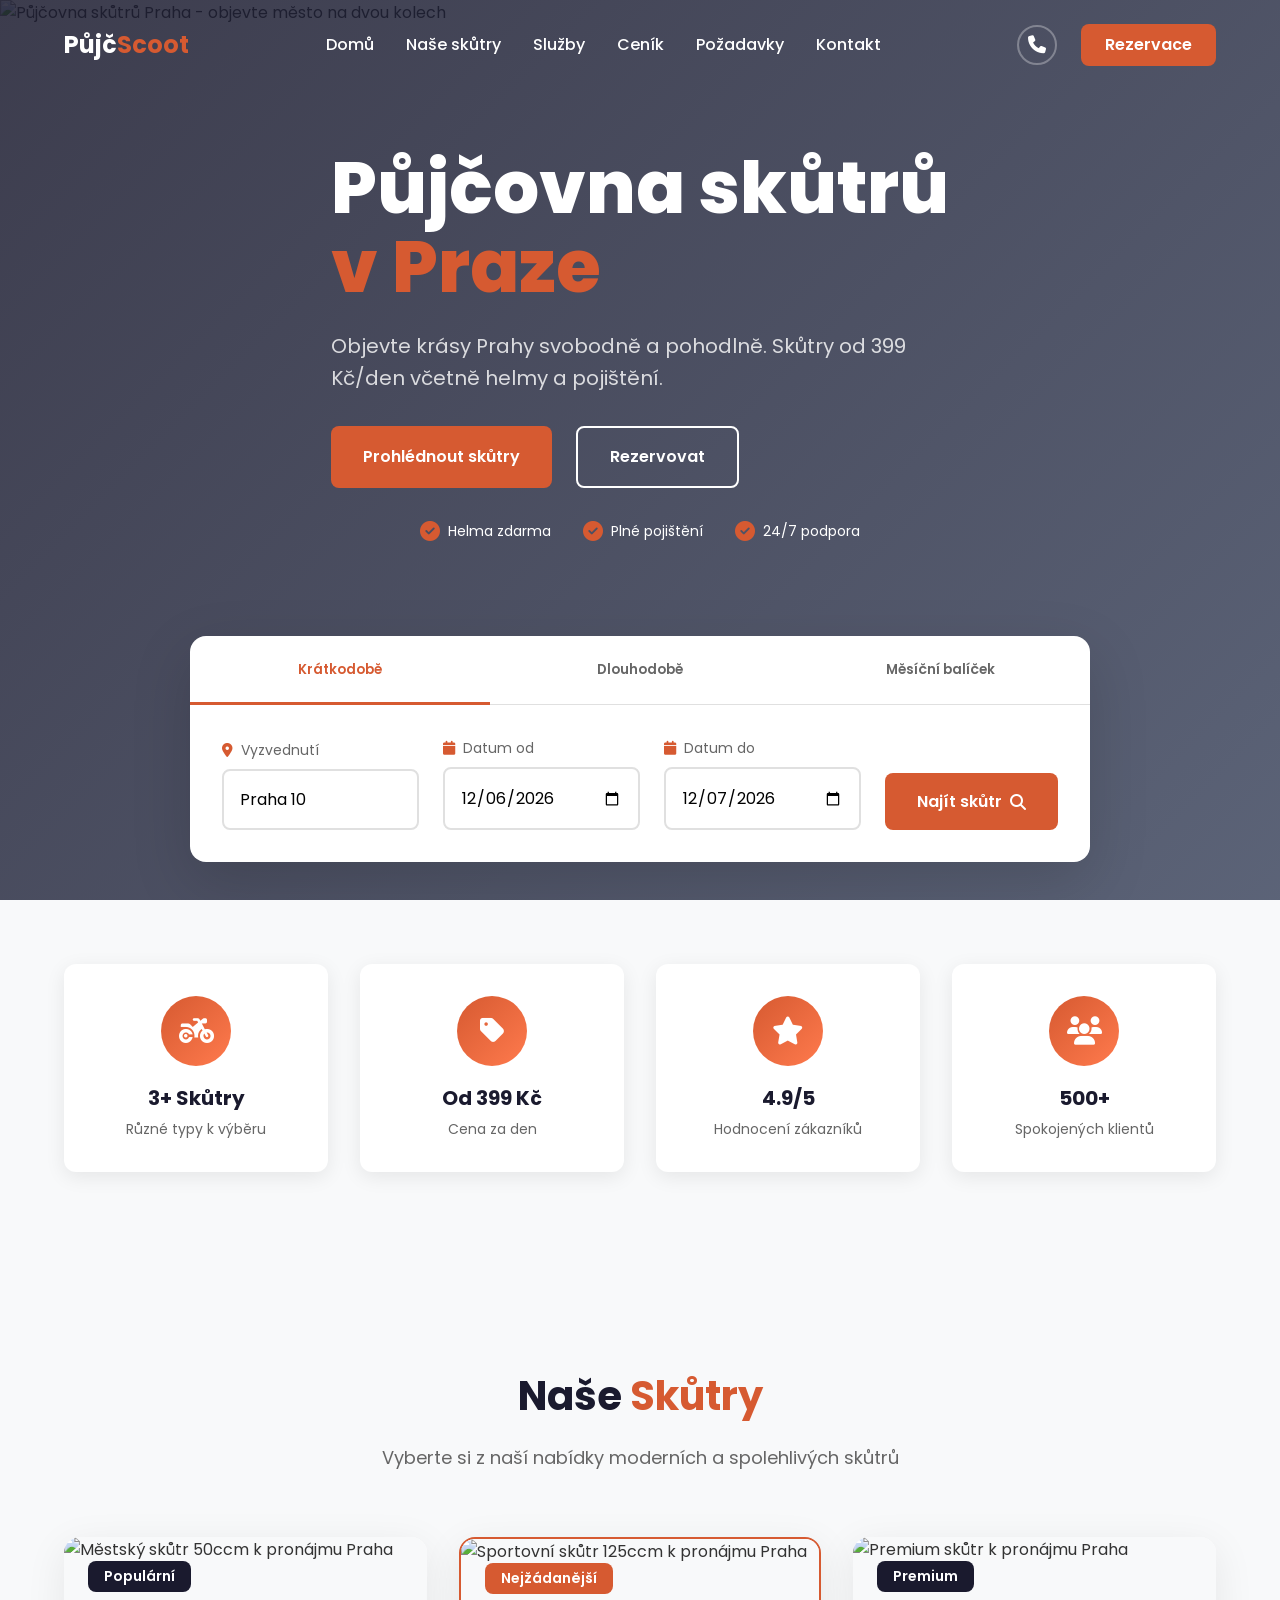
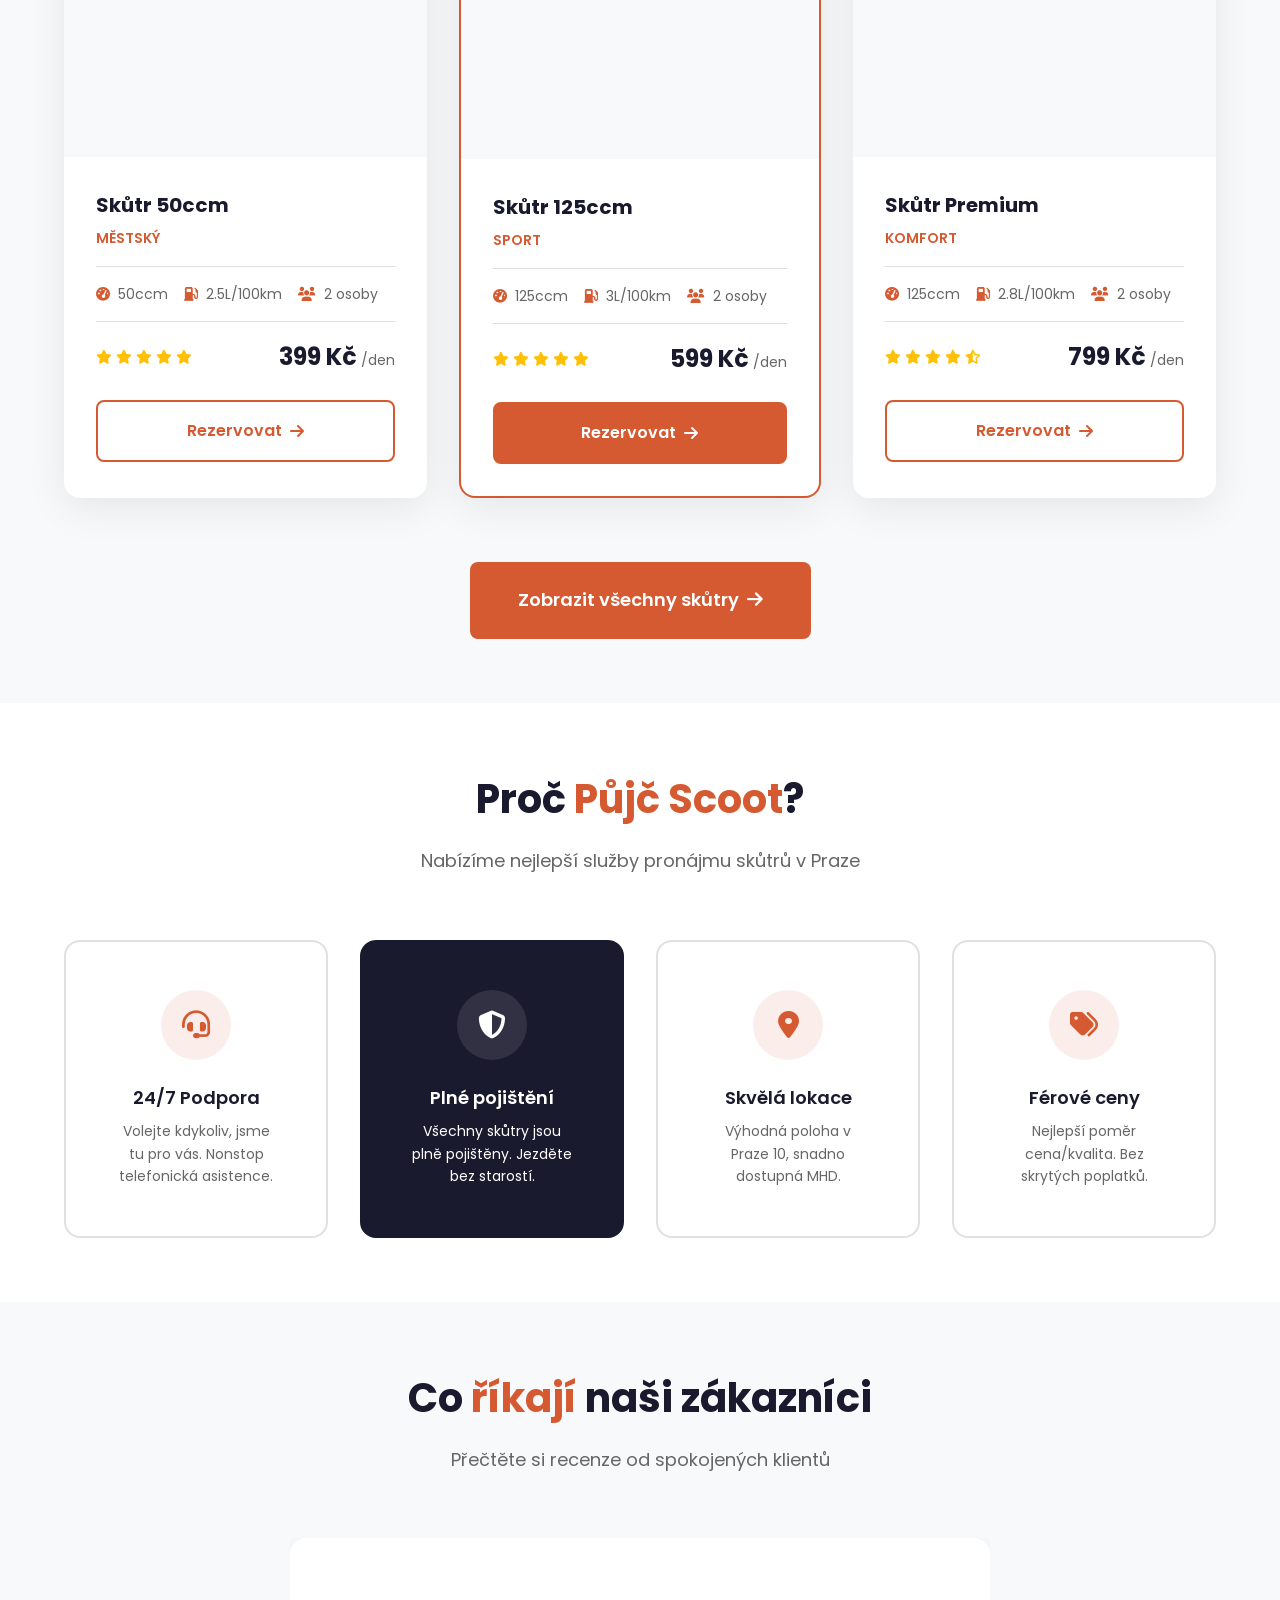
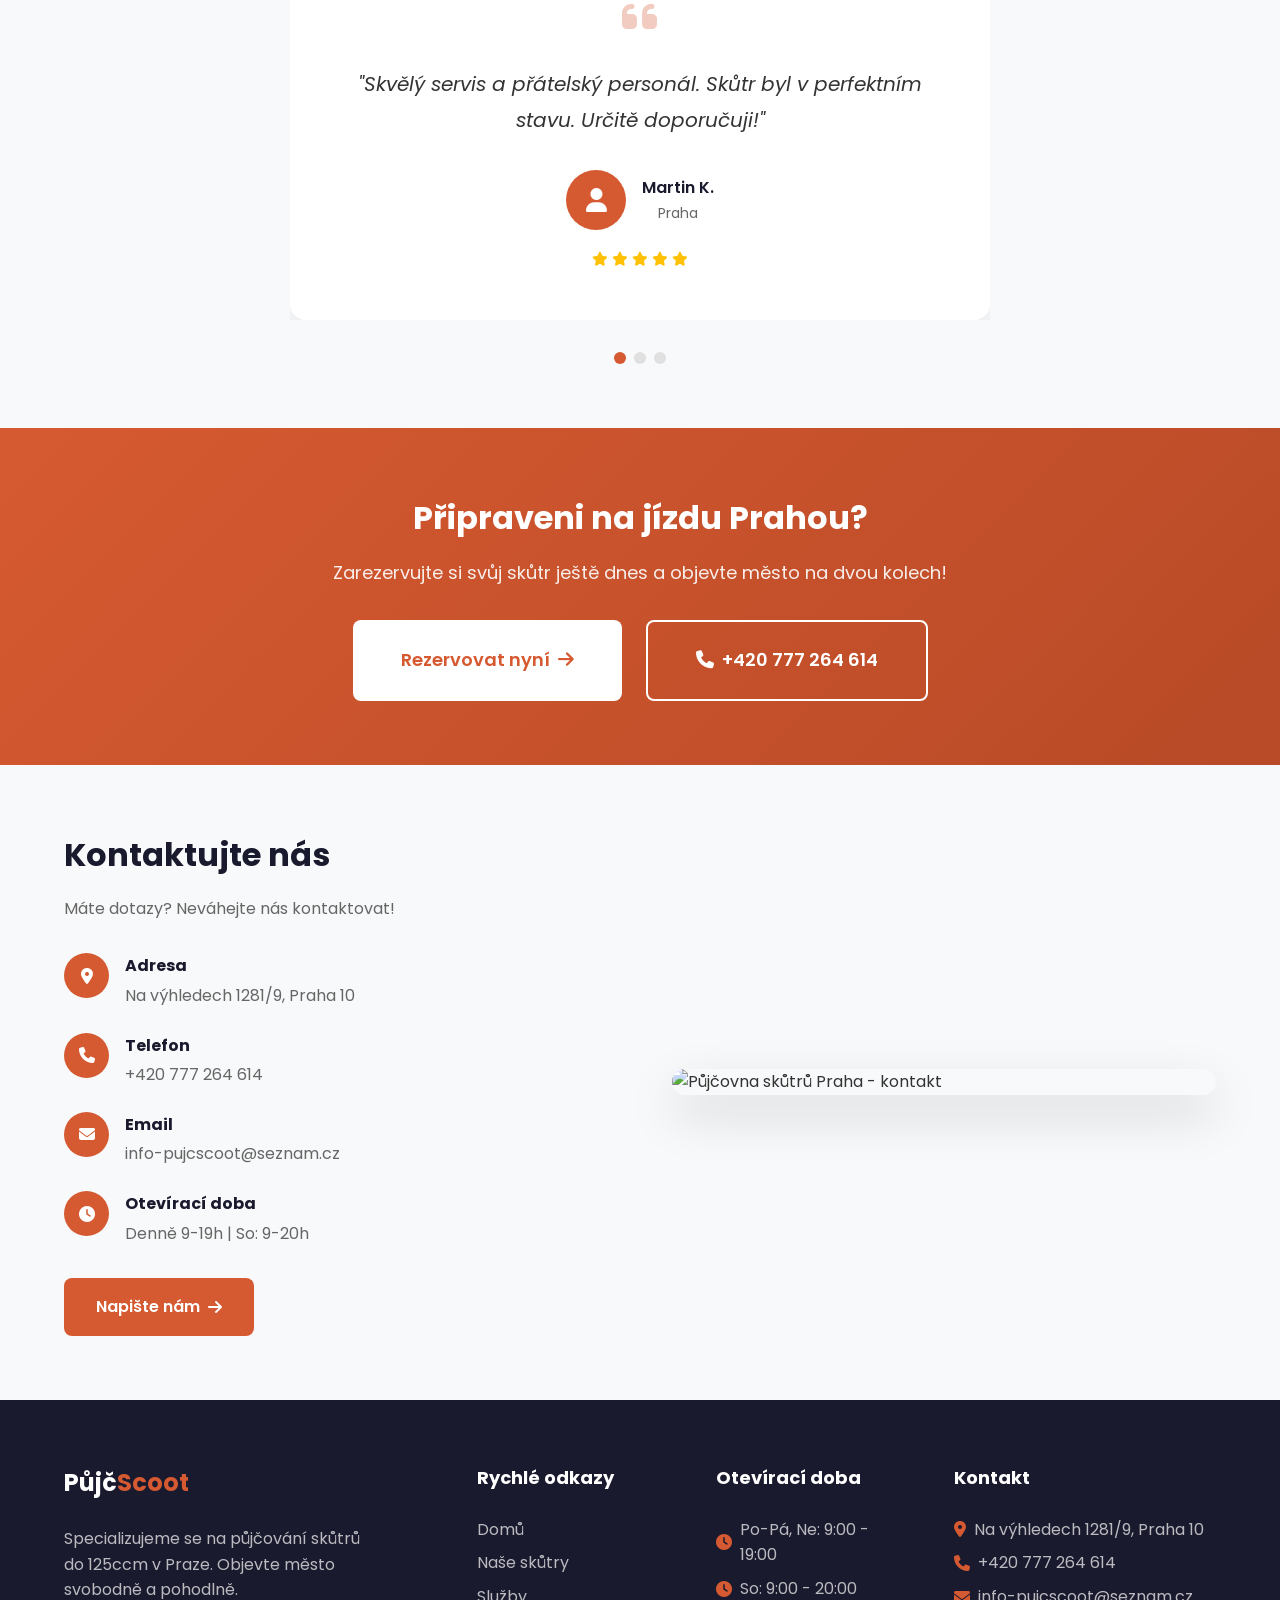
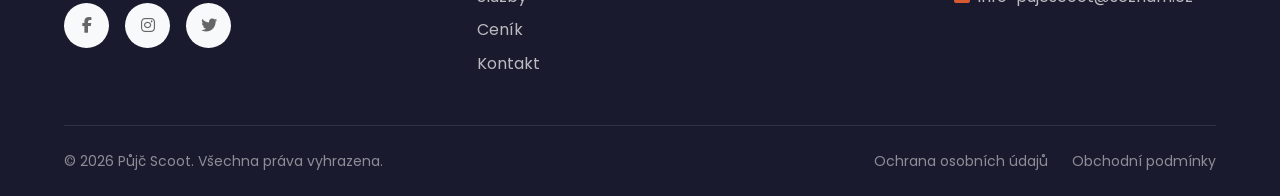
==== index.html @ ec06f7f7 "Initial commit: Půjč Scoot website with SEO optimization" ====
<!DOCTYPE html>
<html lang="cs">
<head>
    <meta charset="UTF-8">
    <meta name="viewport" content="width=device-width, initial-scale=1.0">
    
    <!-- SEO Meta Tags -->
    <title>Půjč Scoot | Půjčovna skůtrů Praha - Pronájem od 399 Kč/den</title>
    <meta name="description" content="Půjčovna skůtrů v Praze ✓ Skůtry 50ccm a 125ccm od 399 Kč/den ✓ Helma a pojištění v ceně ✓ Online rezervace 24/7 ✓ Skvělá lokace Praha 10. Zarezervujte nyní!">
    <meta name="keywords" content="půjčovna skůtrů Praha, pronájem skůtrů, půjčit skůtr Praha, skůtr 50ccm, skůtr 125ccm, rental scooter Prague, půjčení skútru, levné skůtry Praha">
    <meta name="author" content="Půjč Scoot">
    <meta name="robots" content="index, follow, max-image-preview:large, max-snippet:-1, max-video-preview:-1">
    <link rel="canonical" href="https://pujcscoot.cz/">
    
    <!-- Favicon -->
    <link rel="icon" type="image/x-icon" href="/favicon.ico">
    
    <!-- Open Graph / Facebook -->
    <meta property="og:type" content="website">
    <meta property="og:url" content="https://pujcscoot.cz/">
    <meta property="og:title" content="Půjč Scoot | Půjčovna skůtrů Praha - Od 399 Kč/den">
    <meta property="og:description" content="Půjčovna skůtrů v Praze. Skůtry 50ccm a 125ccm od 399 Kč/den. Helma a pojištění v ceně. Rezervujte online!">
    <meta property="og:image" content="https://images.pexels.com/photos/2549941/pexels-photo-2549941.jpeg">
    <meta property="og:image:width" content="1200">
    <meta property="og:image:height" content="630">
    <meta property="og:locale" content="cs_CZ">
    <meta property="og:site_name" content="Půjč Scoot">
    
    <!-- Twitter -->
    <meta name="twitter:card" content="summary_large_image">
    <meta name="twitter:title" content="Půjč Scoot | Půjčovna skůtrů Praha">
    <meta name="twitter:description" content="Skůtry k pronájmu v Praze od 399 Kč/den. Helma a pojištění v ceně.">
    <meta name="twitter:image" content="https://images.pexels.com/photos/2549941/pexels-photo-2549941.jpeg">
    
    <!-- Geo Tags -->
    <meta name="geo.region" content="CZ-PR">
    <meta name="geo.placename" content="Praha">
    <meta name="geo.position" content="50.0755;14.4378">
    <meta name="ICBM" content="50.0755, 14.4378">
    
    <!-- Structured Data - Organization -->
    <script type="application/ld+json">
    {
        "@context": "https://schema.org",
        "@type": "LocalBusiness",
        "@id": "https://pujcscoot.cz/#organization",
        "name": "Půjč Scoot",
        "alternateName": "PujcScoot",
        "description": "Půjčovna skůtrů v Praze. Pronájem skůtrů 50ccm a 125ccm pro turisty i místní. Ceny od 399 Kč/den včetně helmy a pojištění.",
        "image": "https://images.pexels.com/photos/2549941/pexels-photo-2549941.jpeg",
        "logo": "https://pujcscoot.cz/logo.png",
        "url": "https://pujcscoot.cz",
        "telephone": "+420777264614",
        "email": "info-pujcscoot@seznam.cz",
        "priceRange": "399-799 Kč/den",
        "currenciesAccepted": "CZK",
        "paymentAccepted": "Cash, Credit Card",
        "address": {
            "@type": "PostalAddress",
            "streetAddress": "Na výhledech 1281/9",
            "addressLocality": "Praha 10",
            "postalCode": "100 00",
            "addressCountry": "CZ"
        },
        "geo": {
            "@type": "GeoCoordinates",
            "latitude": 50.0755,
            "longitude": 14.4378
        },
        "openingHoursSpecification": [
            {
                "@type": "OpeningHoursSpecification",
                "dayOfWeek": ["Monday", "Tuesday", "Wednesday", "Thursday", "Friday"],
                "opens": "08:00",
                "closes": "18:00"
            },
            {
                "@type": "OpeningHoursSpecification",
                "dayOfWeek": ["Saturday", "Sunday"],
                "opens": "09:00",
                "closes": "16:00"
            }
        ],
        "aggregateRating": {
            "@type": "AggregateRating",
            "ratingValue": "4.9",
            "reviewCount": "127"
        },
        "sameAs": [
            "https://facebook.com/pujcscoot",
            "https://instagram.com/pujcscoot"
        ]
    }
    </script>
    
    <!-- Structured Data - Website -->
    <script type="application/ld+json">
    {
        "@context": "https://schema.org",
        "@type": "WebSite",
        "name": "Půjč Scoot",
        "url": "https://pujcscoot.cz",
        "potentialAction": {
            "@type": "SearchAction",
            "target": "https://pujcscoot.cz/search?q={search_term_string}",
            "query-input": "required name=search_term_string"
        }
    }
    </script>
    
    <!-- Structured Data - Breadcrumb -->
    <script type="application/ld+json">
    {
        "@context": "https://schema.org",
        "@type": "BreadcrumbList",
        "itemListElement": [
            {
                "@type": "ListItem",
                "position": 1,
                "name": "Domů",
                "item": "https://pujcscoot.cz/"
            }
        ]
    }
    </script>
    
    <link rel="stylesheet" href="css/style.css">
    <link rel="stylesheet" href="css/animations.css">
    <link rel="stylesheet" href="css/responsive.css">
    <link href="https://fonts.googleapis.com/css2?family=Poppins:wght@300;400;500;600;700;800&display=swap" rel="stylesheet">
    <link rel="stylesheet" href="https://cdnjs.cloudflare.com/ajax/libs/font-awesome/6.4.0/css/all.min.css">
    
    <!-- Preconnect for performance -->
    <link rel="preconnect" href="https://fonts.googleapis.com">
    <link rel="preconnect" href="https://fonts.gstatic.com" crossorigin>
    <link rel="preconnect" href="https://images.pexels.com">
</head>
<body>
    <!-- Preloader -->
    <div id="preloader">
        <div class="loader">
            <i class="fas fa-motorcycle"></i>
        </div>
    </div>

    <!-- Navigation -->
    <nav class="navbar" id="navbar">
        <div class="nav-container">
            <a href="index.html" class="logo" aria-label="Půjč Scoot - Domů">
                <span class="logo-text">Půjč</span><span class="logo-highlight">Scoot</span>
            </a>
            <ul class="nav-menu" id="navMenu">
                <li><a href="index.html" class="nav-link active">Domů</a></li>
                <li><a href="skutry.html" class="nav-link">Naše skůtry</a></li>
                <li><a href="sluzby.html" class="nav-link">Služby</a></li>
                <li><a href="cenik.html" class="nav-link">Ceník</a></li>
                <li><a href="pozadavky.html" class="nav-link">Požadavky</a></li>
                <li><a href="kontakt.html" class="nav-link">Kontakt</a></li>
            </ul>
            <div class="nav-icons">
                <a href="tel:+420777264614" class="phone-link" aria-label="Zavolejte nám">
                    <i class="fas fa-phone"></i>
                </a>
                <a href="kontakt.html" class="nav-cta">Rezervace</a>
            </div>
            <div class="hamburger" id="hamburger" aria-label="Menu">
                <span></span>
                <span></span>
                <span></span>
            </div>
        </div>
    </nav>

    <!-- Hero Section -->
    <section class="hero" id="home">
        <div class="hero-bg">
            <img src="https://images.pexels.com/photos/2549941/pexels-photo-2549941.jpeg?auto=compress&cs=tinysrgb&w=1920" alt="Půjčovna skůtrů Praha - objevte město na dvou kolech" loading="eager">
            <div class="hero-overlay"></div>
        </div>
        <div class="hero-content">
            <h1 class="hero-title animate-fade-up">
                Půjčovna skůtrů <br><span class="highlight">v Praze</span>
            </h1>
            <p class="hero-subtitle animate-fade-up delay-1">
                Objevte krásy Prahy svobodně a pohodlně. Skůtry od 399 Kč/den včetně helmy a pojištění.
            </p>
            <div class="hero-buttons animate-fade-up delay-2">
                <a href="skutry.html" class="btn btn-primary">Prohlédnout skůtry</a>
                <a href="kontakt.html" class="btn btn-secondary">Rezervovat</a>
            </div>
            <div class="hero-features animate-fade-up delay-3">
                <div class="hero-feature">
                    <i class="fas fa-check-circle"></i>
                    <span>Helma zdarma</span>
                </div>
                <div class="hero-feature">
                    <i class="fas fa-check-circle"></i>
                    <span>Plné pojištění</span>
                </div>
                <div class="hero-feature">
                    <i class="fas fa-check-circle"></i>
                    <span>24/7 podpora</span>
                </div>
            </div>
        </div>

        <!-- Booking Form -->
        <div class="booking-bar animate-slide-up delay-3">
            <div class="booking-tabs">
                <button class="booking-tab active" data-tab="short">Krátkodobě</button>
                <button class="booking-tab" data-tab="long">Dlouhodobě</button>
                <button class="booking-tab" data-tab="month">Měsíční balíček</button>
            </div>
            <form class="booking-form" id="bookingForm" action="kontakt.html">
                <div class="form-group">
                    <label><i class="fas fa-map-marker-alt"></i> Vyzvednutí</label>
                    <input type="text" placeholder="Praha" value="Praha 10" readonly>
                </div>
                <div class="form-group">
                    <label><i class="fas fa-calendar"></i> Datum od</label>
                    <input type="date" id="dateFrom" required>
                </div>
                <div class="form-group">
                    <label><i class="fas fa-calendar"></i> Datum do</label>
                    <input type="date" id="dateTo" required>
                </div>
                <button type="submit" class="btn btn-search">
                    <span>Najít skůtr</span>
                    <i class="fas fa-search"></i>
                </button>
            </form>
        </div>
    </section>

    <!-- Quick Info Section -->
    <section class="quick-info">
        <div class="container">
            <div class="quick-info-grid">
                <div class="quick-info-item" data-aos="fade-up">
                    <div class="quick-icon">
                        <i class="fas fa-motorcycle"></i>
                    </div>
                    <h3>3+ Skůtry</h3>
                    <p>Různé typy k výběru</p>
                </div>
                <div class="quick-info-item" data-aos="fade-up" data-aos-delay="100">
                    <div class="quick-icon">
                        <i class="fas fa-tag"></i>
                    </div>
                    <h3>Od 399 Kč</h3>
                    <p>Cena za den</p>
                </div>
                <div class="quick-info-item" data-aos="fade-up" data-aos-delay="200">
                    <div class="quick-icon">
                        <i class="fas fa-star"></i>
                    </div>
                    <h3>4.9/5</h3>
                    <p>Hodnocení zákazníků</p>
                </div>
                <div class="quick-info-item" data-aos="fade-up" data-aos-delay="300">
                    <div class="quick-icon">
                        <i class="fas fa-users"></i>
                    </div>
                    <h3>500+</h3>
                    <p>Spokojených klientů</p>
                </div>
            </div>
        </div>
    </section>

    <!-- Featured Scooters Section -->
    <section class="fleet" id="fleet">
        <div class="container">
            <div class="section-header">
                <h2 class="section-title">Naše <span class="highlight">Skůtry</span></h2>
                <p class="section-subtitle">Vyberte si z naší nabídky moderních a spolehlivých skůtrů</p>
            </div>
            <div class="fleet-grid">
                <!-- Scooter Card 1 -->
                <article class="scooter-card" data-aos="fade-up" itemscope itemtype="https://schema.org/Product">
                    <div class="card-badge">Populární</div>
                    <div class="card-image">
                        <img src="https://images.pexels.com/photos/2549942/pexels-photo-2549942.jpeg?auto=compress&cs=tinysrgb&w=600" alt="Městský skůtr 50ccm k pronájmu Praha" itemprop="image" loading="lazy">
                    </div>
                    <div class="card-content">
                        <h3 class="card-title" itemprop="name">Skůtr 50ccm</h3>
                        <span class="card-category">Městský</span>
                        <div class="card-specs">
                            <div class="spec">
                                <i class="fas fa-tachometer-alt"></i>
                                <span>50ccm</span>
                            </div>
                            <div class="spec">
                                <i class="fas fa-gas-pump"></i>
                                <span>2.5L/100km</span>
                            </div>
                            <div class="spec">
                                <i class="fas fa-users"></i>
                                <span>2 osoby</span>
                            </div>
                        </div>
                        <div class="card-footer">
                            <div class="card-rating">
                                <i class="fas fa-star"></i>
                                <i class="fas fa-star"></i>
                                <i class="fas fa-star"></i>
                                <i class="fas fa-star"></i>
                                <i class="fas fa-star"></i>
                            </div>
                            <div class="card-price" itemprop="offers" itemscope itemtype="https://schema.org/Offer">
                                <span class="price" itemprop="price" content="399">399 Kč</span>
                                <meta itemprop="priceCurrency" content="CZK">
                                <span class="period">/den</span>
                            </div>
                        </div>
                        <a href="kontakt.html" class="btn btn-rent">Rezervovat <i class="fas fa-arrow-right"></i></a>
                    </div>
                </article>

                <!-- Scooter Card 2 -->
                <article class="scooter-card featured" data-aos="fade-up" data-aos-delay="100" itemscope itemtype="https://schema.org/Product">
                    <div class="card-badge hot">Nejžádanější</div>
                    <div class="card-image">
                        <img src="https://images.pexels.com/photos/1715189/pexels-photo-1715189.jpeg?auto=compress&cs=tinysrgb&w=600" alt="Sportovní skůtr 125ccm k pronájmu Praha" itemprop="image" loading="lazy">
                    </div>
                    <div class="card-content">
                        <h3 class="card-title" itemprop="name">Skůtr 125ccm</h3>
                        <span class="card-category">Sport</span>
                        <div class="card-specs">
                            <div class="spec">
                                <i class="fas fa-tachometer-alt"></i>
                                <span>125ccm</span>
                            </div>
                            <div class="spec">
                                <i class="fas fa-gas-pump"></i>
                                <span>3L/100km</span>
                            </div>
                            <div class="spec">
                                <i class="fas fa-users"></i>
                                <span>2 osoby</span>
                            </div>
                        </div>
                        <div class="card-footer">
                            <div class="card-rating">
                                <i class="fas fa-star"></i>
                                <i class="fas fa-star"></i>
                                <i class="fas fa-star"></i>
                                <i class="fas fa-star"></i>
                                <i class="fas fa-star"></i>
                            </div>
                            <div class="card-price" itemprop="offers" itemscope itemtype="https://schema.org/Offer">
                                <span class="price" itemprop="price" content="599">599 Kč</span>
                                <meta itemprop="priceCurrency" content="CZK">
                                <span class="period">/den</span>
                            </div>
                        </div>
                        <a href="kontakt.html" class="btn btn-rent btn-featured">Rezervovat <i class="fas fa-arrow-right"></i></a>
                    </div>
                </article>

                <!-- Scooter Card 3 -->
                <article class="scooter-card" data-aos="fade-up" data-aos-delay="200" itemscope itemtype="https://schema.org/Product">
                    <div class="card-badge">Premium</div>
                    <div class="card-image">
                        <img src="https://images.pexels.com/photos/5214410/pexels-photo-5214410.jpeg?auto=compress&cs=tinysrgb&w=600" alt="Premium skůtr k pronájmu Praha" itemprop="image" loading="lazy">
                    </div>
                    <div class="card-content">
                        <h3 class="card-title" itemprop="name">Skůtr Premium</h3>
                        <span class="card-category">Komfort</span>
                        <div class="card-specs">
                            <div class="spec">
                                <i class="fas fa-tachometer-alt"></i>
                                <span>125ccm</span>
                            </div>
                            <div class="spec">
                                <i class="fas fa-gas-pump"></i>
                                <span>2.8L/100km</span>
                            </div>
                            <div class="spec">
                                <i class="fas fa-users"></i>
                                <span>2 osoby</span>
                            </div>
                        </div>
                        <div class="card-footer">
                            <div class="card-rating">
                                <i class="fas fa-star"></i>
                                <i class="fas fa-star"></i>
                                <i class="fas fa-star"></i>
                                <i class="fas fa-star"></i>
                                <i class="fas fa-star-half-alt"></i>
                            </div>
                            <div class="card-price" itemprop="offers" itemscope itemtype="https://schema.org/Offer">
                                <span class="price" itemprop="price" content="799">799 Kč</span>
                                <meta itemprop="priceCurrency" content="CZK">
                                <span class="period">/den</span>
                            </div>
                        </div>
                        <a href="kontakt.html" class="btn btn-rent">Rezervovat <i class="fas fa-arrow-right"></i></a>
                    </div>
                </article>
            </div>
            <div class="section-cta">
                <a href="skutry.html" class="btn btn-primary btn-large">Zobrazit všechny skůtry <i class="fas fa-arrow-right"></i></a>
            </div>
        </div>
    </section>

    <!-- Why Choose Us Section -->
    <section class="advantages" id="advantages">
        <div class="container">
            <div class="section-header">
                <h2 class="section-title">Proč <span class="highlight">Půjč Scoot</span>?</h2>
                <p class="section-subtitle">Nabízíme nejlepší služby pronájmu skůtrů v Praze</p>
            </div>
            <div class="advantages-grid">
                <article class="advantage-card" data-aos="fade-up">
                    <div class="advantage-icon">
                        <i class="fas fa-headset"></i>
                    </div>
                    <h3>24/7 Podpora</h3>
                    <p>Volejte kdykoliv, jsme tu pro vás. Nonstop telefonická asistence.</p>
                </article>
                <article class="advantage-card active" data-aos="fade-up" data-aos-delay="100">
                    <div class="advantage-icon">
                        <i class="fas fa-shield-alt"></i>
                    </div>
                    <h3>Plné pojištění</h3>
                    <p>Všechny skůtry jsou plně pojištěny. Jezděte bez starostí.</p>
                </article>
                <article class="advantage-card" data-aos="fade-up" data-aos-delay="200">
                    <div class="advantage-icon">
                        <i class="fas fa-map-marker-alt"></i>
                    </div>
                    <h3>Skvělá lokace</h3>
                    <p>Výhodná poloha v Praze 10, snadno dostupná MHD.</p>
                </article>
                <article class="advantage-card" data-aos="fade-up" data-aos-delay="300">
                    <div class="advantage-icon">
                        <i class="fas fa-tags"></i>
                    </div>
                    <h3>Férové ceny</h3>
                    <p>Nejlepší poměr cena/kvalita. Bez skrytých poplatků.</p>
                </article>
            </div>
        </div>
    </section>

    <!-- Testimonials Section -->
    <section class="testimonials">
        <div class="container">
            <div class="section-header">
                <h2 class="section-title">Co <span class="highlight">říkají</span> naši zákazníci</h2>
                <p class="section-subtitle">Přečtěte si recenze od spokojených klientů</p>
            </div>
            <div class="testimonials-slider" id="testimonialSlider">
                <article class="testimonial-card active" itemscope itemtype="https://schema.org/Review">
                    <div class="testimonial-content">
                        <div class="quote-icon">
                            <i class="fas fa-quote-left"></i>
                        </div>
                        <p itemprop="reviewBody">"Skvělý servis a přátelský personál. Skůtr byl v perfektním stavu. Určitě doporučuji!"</p>
                        <div class="testimonial-author" itemprop="author" itemscope itemtype="https://schema.org/Person">
                            <div class="author-avatar">
                                <i class="fas fa-user"></i>
                            </div>
                            <div class="author-info">
                                <h4 itemprop="name">Martin K.</h4>
                                <span>Praha</span>
                            </div>
                        </div>
                        <div class="testimonial-rating" itemprop="reviewRating" itemscope itemtype="https://schema.org/Rating">
                            <meta itemprop="ratingValue" content="5">
                            <i class="fas fa-star"></i>
                            <i class="fas fa-star"></i>
                            <i class="fas fa-star"></i>
                            <i class="fas fa-star"></i>
                            <i class="fas fa-star"></i>
                        </div>
                    </div>
                </article>
                <article class="testimonial-card" itemscope itemtype="https://schema.org/Review">
                    <div class="testimonial-content">
                        <div class="quote-icon">
                            <i class="fas fa-quote-left"></i>
                        </div>
                        <p itemprop="reviewBody">"Rychlé vyřízení, super ceny a hlavně bezproblémové vyzvednutí. Vřele doporučuji!"</p>
                        <div class="testimonial-author" itemprop="author" itemscope itemtype="https://schema.org/Person">
                            <div class="author-avatar">
                                <i class="fas fa-user"></i>
                            </div>
                            <div class="author-info">
                                <h4 itemprop="name">Jana S.</h4>
                                <span>Brno</span>
                            </div>
                        </div>
                        <div class="testimonial-rating" itemprop="reviewRating" itemscope itemtype="https://schema.org/Rating">
                            <meta itemprop="ratingValue" content="5">
                            <i class="fas fa-star"></i>
                            <i class="fas fa-star"></i>
                            <i class="fas fa-star"></i>
                            <i class="fas fa-star"></i>
                            <i class="fas fa-star"></i>
                        </div>
                    </div>
                </article>
                <article class="testimonial-card" itemscope itemtype="https://schema.org/Review">
                    <div class="testimonial-content">
                        <div class="quote-icon">
                            <i class="fas fa-quote-left"></i>
                        </div>
                        <p itemprop="reviewBody">"Nejlepší způsob, jak poznat Prahu! Skůtr jel perfektně a celý proces byl hladký."</p>
                        <div class="testimonial-author" itemprop="author" itemscope itemtype="https://schema.org/Person">
                            <div class="author-avatar">
                                <i class="fas fa-user"></i>
                            </div>
                            <div class="author-info">
                                <h4 itemprop="name">Petr N.</h4>
                                <span>Ostrava</span>
                            </div>
                        </div>
                        <div class="testimonial-rating" itemprop="reviewRating" itemscope itemtype="https://schema.org/Rating">
                            <meta itemprop="ratingValue" content="5">
                            <i class="fas fa-star"></i>
                            <i class="fas fa-star"></i>
                            <i class="fas fa-star"></i>
                            <i class="fas fa-star"></i>
                            <i class="fas fa-star"></i>
                        </div>
                    </div>
                </article>
            </div>
            <div class="testimonial-dots">
                <span class="dot active" data-index="0"></span>
                <span class="dot" data-index="1"></span>
                <span class="dot" data-index="2"></span>
            </div>
        </div>
    </section>

    <!-- CTA Section -->
    <section class="cta-section">
        <div class="container">
            <div class="cta-content">
                <h2>Připraveni na jízdu Prahou?</h2>
                <p>Zarezervujte si svůj skůtr ještě dnes a objevte město na dvou kolech!</p>
                <div class="cta-buttons">
                    <a href="kontakt.html" class="btn btn-primary btn-large">Rezervovat nyní <i class="fas fa-arrow-right"></i></a>
                    <a href="tel:+420777264614" class="btn btn-secondary btn-large"><i class="fas fa-phone"></i> +420 777 264 614</a>
                </div>
            </div>
        </div>
    </section>

    <!-- Contact Preview Section -->
    <section class="contact-preview">
        <div class="container">
            <div class="contact-preview-grid">
                <div class="contact-preview-info" data-aos="fade-right">
                    <h2>Kontaktujte <span class="highlight">nás</span></h2>
                    <p>Máte dotazy? Neváhejte nás kontaktovat!</p>
                    <div class="contact-preview-items">
                        <div class="contact-preview-item">
                            <i class="fas fa-map-marker-alt"></i>
                            <div>
                                <strong>Adresa</strong>
                                <p>Na výhledech 1281/9, Praha 10</p>
                            </div>
                        </div>
                        <div class="contact-preview-item">
                            <i class="fas fa-phone"></i>
                            <div>
                                <strong>Telefon</strong>
                                <p><a href="tel:+420777264614">+420 777 264 614</a></p>
                            </div>
                        </div>
                        <div class="contact-preview-item">
                            <i class="fas fa-envelope"></i>
                            <div>
                                <strong>Email</strong>
                                <p><a href="mailto:info-pujcscoot@seznam.cz">info-pujcscoot@seznam.cz</a></p>
                            </div>
                        </div>
                        <div class="contact-preview-item">
                            <i class="fas fa-clock"></i>
                            <div>
                                <strong>Otevírací doba</strong>
                                <p>Denně 9-19h | So: 9-20h</p>
                            </div>
                        </div>
                    </div>
                    <a href="kontakt.html" class="btn btn-primary">Napište nám <i class="fas fa-arrow-right"></i></a>
                </div>
                <div class="contact-preview-image" data-aos="fade-left">
                    <img src="https://images.pexels.com/photos/4480531/pexels-photo-4480531.jpeg?auto=compress&cs=tinysrgb&w=800" alt="Půjčovna skůtrů Praha - kontakt" loading="lazy">
                </div>
            </div>
        </div>
    </section>

    <!-- Footer -->
    <footer class="footer">
        <div class="container">
            <div class="footer-content">
                <div class="footer-brand">
                    <a href="index.html" class="logo">
                        <span class="logo-text">Půjč</span><span class="logo-highlight">Scoot</span>
                    </a>
                    <p>Specializujeme se na půjčování skůtrů do 125ccm v Praze. Objevte město svobodně a pohodlně.</p>
                    <div class="social-links">
                        <a href="#" class="social-link" aria-label="Facebook"><i class="fab fa-facebook-f"></i></a>
                        <a href="#" class="social-link" aria-label="Instagram"><i class="fab fa-instagram"></i></a>
                        <a href="#" class="social-link" aria-label="Twitter"><i class="fab fa-twitter"></i></a>
                    </div>
                </div>
                <div class="footer-links">
                    <h4>Rychlé odkazy</h4>
                    <ul>
                        <li><a href="index.html">Domů</a></li>
                        <li><a href="skutry.html">Naše skůtry</a></li>
                        <li><a href="sluzby.html">Služby</a></li>
                        <li><a href="cenik.html">Ceník</a></li>
                        <li><a href="kontakt.html">Kontakt</a></li>
                    </ul>
                </div>
                <div class="footer-hours">
                    <h4>Otevírací doba</h4>
                    <p><i class="fas fa-clock"></i> Po-Pá, Ne: 9:00 - 19:00</p>
                    <p><i class="fas fa-clock"></i> So: 9:00 - 20:00</p>
                </div>
                <div class="footer-contact">
                    <h4>Kontakt</h4>
                    <p><i class="fas fa-map-marker-alt"></i> Na výhledech 1281/9, Praha 10</p>
                    <p><i class="fas fa-phone"></i> <a href="tel:+420777264614">+420 777 264 614</a></p>
                    <p><i class="fas fa-envelope"></i> <a href="mailto:info-pujcscoot@seznam.cz">info-pujcscoot@seznam.cz</a></p>
                </div>
            </div>
            <div class="footer-bottom">
                <p>&copy; 2026 Půjč Scoot. Všechna práva vyhrazena.</p>
                <div class="footer-bottom-links">
                    <a href="#">Ochrana osobních údajů</a>
                    <a href="#">Obchodní podmínky</a>
                </div>
            </div>
        </div>
    </footer>

    <!-- Back to Top Button -->
    <button class="back-to-top" id="backToTop" aria-label="Zpět nahoru">
        <i class="fas fa-chevron-up"></i>
    </button>

    <script src="js/main.js"></script>
    <script src="js/animations.js"></script>
</body>
</html>
---- css/style.css ----
/* ============================================
   GLOBAL STYLES & VARIABLES
   ============================================ */

:root {
    /* Colors */
    --primary-color: #d65a31;
    --primary-dark: #b84a27;
    --primary-light: #ff7a4d;
    --secondary-color: #1a1a2e;
    --accent-color: #16213e;
    --text-color: #333333;
    --text-light: #666666;
    --text-muted: #999999;
    --white: #ffffff;
    --light-bg: #f8f9fa;
    --border-color: #e0e0e0;
    --success-color: #28a745;
    --shadow-light: rgba(0, 0, 0, 0.08);
    --shadow-medium: rgba(0, 0, 0, 0.15);
    --shadow-dark: rgba(0, 0, 0, 0.25);

    /* Typography */
    --font-family: 'Poppins', sans-serif;
    --font-size-xs: 0.75rem;
    --font-size-sm: 0.875rem;
    --font-size-base: 1rem;
    --font-size-lg: 1.125rem;
    --font-size-xl: 1.25rem;
    --font-size-2xl: 1.5rem;
    --font-size-3xl: 2rem;
    --font-size-4xl: 2.5rem;
    --font-size-5xl: 3rem;

    /* Spacing */
    --spacing-xs: 0.25rem;
    --spacing-sm: 0.5rem;
    --spacing-md: 1rem;
    --spacing-lg: 1.5rem;
    --spacing-xl: 2rem;
    --spacing-2xl: 3rem;
    --spacing-3xl: 4rem;

    /* Border Radius */
    --radius-sm: 4px;
    --radius-md: 8px;
    --radius-lg: 12px;
    --radius-xl: 16px;
    --radius-full: 50%;

    /* Transitions */
    --transition-fast: 0.2s ease;
    --transition-base: 0.3s ease;
    --transition-slow: 0.5s ease;

    /* Container */
    --container-max: 1200px;
    --container-padding: 1.5rem;
}

/* Reset & Base */
*,
*::before,
*::after {
    margin: 0;
    padding: 0;
    box-sizing: border-box;
}

html {
    scroll-behavior: smooth;
    font-size: 16px;
}

body {
    font-family: var(--font-family);
    font-size: var(--font-size-base);
    line-height: 1.6;
    color: var(--text-color);
    background-color: var(--white);
    overflow-x: hidden;
}

img {
    max-width: 100%;
    height: auto;
    display: block;
}

a {
    text-decoration: none;
    color: inherit;
    transition: var(--transition-base);
}

ul {
    list-style: none;
}

button {
    cursor: pointer;
    border: none;
    outline: none;
    font-family: inherit;
}

input,
textarea {
    font-family: inherit;
    font-size: inherit;
    border: none;
    outline: none;
}

/* Container */
.container {
    width: 100%;
    max-width: var(--container-max);
    margin: 0 auto;
    padding: 0 var(--container-padding);
}

/* Section Header */
.section-header {
    text-align: center;
    margin-bottom: var(--spacing-3xl);
}

.section-title {
    font-size: var(--font-size-4xl);
    font-weight: 700;
    color: var(--secondary-color);
    margin-bottom: var(--spacing-md);
}

.section-title .highlight {
    color: var(--primary-color);
}

.section-subtitle {
    font-size: var(--font-size-lg);
    color: var(--text-light);
}

/* Buttons */
.btn {
    display: inline-flex;
    align-items: center;
    justify-content: center;
    gap: var(--spacing-sm);
    padding: var(--spacing-md) var(--spacing-xl);
    font-size: var(--font-size-base);
    font-weight: 600;
    border-radius: var(--radius-md);
    transition: var(--transition-base);
    cursor: pointer;
}

.btn-primary {
    background-color: var(--primary-color);
    color: var(--white);
}

.btn-primary:hover {
    background-color: var(--primary-dark);
    transform: translateY(-2px);
    box-shadow: 0 8px 25px rgba(214, 90, 49, 0.35);
}

.btn-secondary {
    background-color: transparent;
    color: var(--white);
    border: 2px solid var(--white);
}

.btn-secondary:hover {
    background-color: var(--white);
    color: var(--secondary-color);
}

/* ============================================
   PRELOADER
   ============================================ */

#preloader {
    position: fixed;
    top: 0;
    left: 0;
    width: 100%;
    height: 100%;
    background: var(--secondary-color);
    display: flex;
    align-items: center;
    justify-content: center;
    z-index: 9999;
    transition: opacity 0.5s ease, visibility 0.5s ease;
}

#preloader.hidden {
    opacity: 0;
    visibility: hidden;
}

.loader {
    font-size: 3rem;
    color: var(--primary-color);
    animation: pulse 1s ease-in-out infinite;
}

@keyframes pulse {
    0%, 100% { transform: scale(1); opacity: 1; }
    50% { transform: scale(1.2); opacity: 0.7; }
}

/* ============================================
   NAVIGATION
   ============================================ */

.navbar {
    position: fixed;
    top: 0;
    left: 0;
    width: 100%;
    z-index: 1000;
    padding: var(--spacing-lg) 0;
    transition: var(--transition-base);
}

.navbar.scrolled {
    background-color: var(--white);
    box-shadow: 0 2px 20px var(--shadow-light);
    padding: var(--spacing-md) 0;
}

.navbar.scrolled .logo-text,
.navbar.scrolled .nav-link {
    color: var(--secondary-color);
}

.navbar.scrolled .nav-link:hover,
.navbar.scrolled .nav-link.active {
    color: var(--primary-color);
}

.nav-container {
    max-width: var(--container-max);
    margin: 0 auto;
    padding: 0 var(--container-padding);
    display: flex;
    align-items: center;
    justify-content: space-between;
}

.logo {
    font-size: var(--font-size-2xl);
    font-weight: 700;
    display: flex;
    align-items: center;
}

.logo-text {
    color: var(--white);
    transition: var(--transition-base);
}

.logo-highlight {
    color: var(--primary-color);
}

.nav-menu {
    display: flex;
    align-items: center;
    gap: var(--spacing-xl);
}

.nav-link {
    color: var(--white);
    font-weight: 500;
    position: relative;
    padding: var(--spacing-sm) 0;
}

.nav-link::after {
    content: '';
    position: absolute;
    bottom: 0;
    left: 0;
    width: 0;
    height: 2px;
    background-color: var(--primary-color);
    transition: var(--transition-base);
}

.nav-link:hover::after,
.nav-link.active::after {
    width: 100%;
}

.nav-link:hover,
.nav-link.active {
    color: var(--primary-color);
}

.nav-icons {
    display: flex;
    align-items: center;
    gap: var(--spacing-lg);
}

.phone-link {
    color: var(--white);
    font-size: var(--font-size-lg);
    width: 40px;
    height: 40px;
    border-radius: var(--radius-full);
    display: flex;
    align-items: center;
    justify-content: center;
    border: 2px solid rgba(255, 255, 255, 0.3);
    transition: var(--transition-base);
}

.navbar.scrolled .phone-link {
    color: var(--secondary-color);
    border-color: var(--border-color);
}

.phone-link:hover {
    background-color: var(--primary-color);
    border-color: var(--primary-color);
    color: var(--white);
}

.nav-cta {
    background-color: var(--primary-color);
    color: var(--white);
    padding: var(--spacing-sm) var(--spacing-lg);
    border-radius: var(--radius-md);
    font-weight: 600;
}

.nav-cta:hover {
    background-color: var(--primary-dark);
    transform: translateY(-2px);
}

.hamburger {
    display: none;
    flex-direction: column;
    gap: 5px;
    cursor: pointer;
    z-index: 1001;
}

.hamburger span {
    width: 25px;
    height: 3px;
    background-color: var(--white);
    border-radius: 3px;
    transition: var(--transition-base);
}

.navbar.scrolled .hamburger span {
    background-color: var(--secondary-color);
}

.hamburger.active span:nth-child(1) {
    transform: rotate(45deg) translate(6px, 6px);
}

.hamburger.active span:nth-child(2) {
    opacity: 0;
}

.hamburger.active span:nth-child(3) {
    transform: rotate(-45deg) translate(6px, -6px);
}

/* ============================================
   HERO SECTION
   ============================================ */

.hero {
    position: relative;
    min-height: 100vh;
    display: flex;
    flex-direction: column;
    justify-content: center;
    padding-top: 80px;
    overflow: hidden;
}

.hero-bg {
    position: absolute;
    top: 0;
    left: 0;
    width: 100%;
    height: 100%;
    z-index: -1;
}

.hero-image {
    width: 100%;
    height: 100%;
    object-fit: cover;
}

.hero-overlay {
    position: absolute;
    top: 0;
    left: 0;
    width: 100%;
    height: 100%;
    background: linear-gradient(135deg, rgba(26, 26, 46, 0.85) 0%, rgba(22, 33, 62, 0.7) 100%);
}

.hero-content {
    max-width: var(--container-max);
    margin: 0 auto;
    padding: 0 var(--container-padding);
    text-align: left;
    color: var(--white);
    margin-bottom: var(--spacing-3xl);
}

.hero-title {
    font-size: clamp(2.5rem, 6vw, 4.5rem);
    font-weight: 800;
    line-height: 1.1;
    margin-bottom: var(--spacing-lg);
}

.hero-title .highlight {
    color: var(--primary-color);
}

.hero-subtitle {
    font-size: var(--font-size-xl);
    color: rgba(255, 255, 255, 0.8);
    margin-bottom: var(--spacing-xl);
    max-width: 600px;
}

.hero-buttons {
    display: flex;
    gap: var(--spacing-lg);
    flex-wrap: wrap;
}

/* Booking Bar */
.booking-bar {
    background-color: var(--white);
    border-radius: var(--radius-xl);
    box-shadow: 0 20px 60px var(--shadow-medium);
    max-width: 900px;
    margin: 0 auto;
    position: relative;
    bottom: -30px;
}

.booking-tabs {
    display: flex;
    border-bottom: 1px solid var(--border-color);
}

.booking-tab {
    flex: 1;
    padding: var(--spacing-lg);
    background: none;
    font-weight: 600;
    color: var(--text-light);
    transition: var(--transition-base);
    position: relative;
}

.booking-tab::after {
    content: '';
    position: absolute;
    bottom: -1px;
    left: 0;
    width: 100%;
    height: 3px;
    background-color: var(--primary-color);
    transform: scaleX(0);
    transition: var(--transition-base);
}

.booking-tab.active {
    color: var(--primary-color);
}

.booking-tab.active::after {
    transform: scaleX(1);
}

.booking-tab:hover {
    color: var(--primary-color);
}

.booking-form {
    display: flex;
    align-items: flex-end;
    gap: var(--spacing-lg);
    padding: var(--spacing-xl);
    flex-wrap: wrap;
}

.booking-form .form-group {
    flex: 1;
    min-width: 150px;
}

.booking-form label {
    display: flex;
    align-items: center;
    gap: var(--spacing-sm);
    font-size: var(--font-size-sm);
    color: var(--text-light);
    margin-bottom: var(--spacing-sm);
}

.booking-form label i {
    color: var(--primary-color);
}

.booking-form input {
    width: 100%;
    padding: var(--spacing-md);
    border: 2px solid var(--border-color);
    border-radius: var(--radius-md);
    font-size: var(--font-size-base);
    transition: var(--transition-base);
}

.booking-form input:focus {
    border-color: var(--primary-color);
}

.btn-search {
    background-color: var(--primary-color);
    color: var(--white);
    padding: var(--spacing-md) var(--spacing-xl);
    border-radius: var(--radius-md);
    font-weight: 600;
    display: flex;
    align-items: center;
    gap: var(--spacing-sm);
    white-space: nowrap;
}

.btn-search:hover {
    background-color: var(--primary-dark);
    transform: translateY(-2px);
    box-shadow: 0 8px 25px rgba(214, 90, 49, 0.35);
}

/* ============================================
   FLEET SECTION
   ============================================ */

.fleet {
    padding: calc(var(--spacing-3xl) * 2) 0 var(--spacing-3xl);
    background-color: var(--light-bg);
}

.fleet-grid {
    display: grid;
    grid-template-columns: repeat(auto-fit, minmax(320px, 1fr));
    gap: var(--spacing-xl);
}

.scooter-card {
    background-color: var(--white);
    border-radius: var(--radius-xl);
    overflow: hidden;
    box-shadow: 0 10px 40px var(--shadow-light);
    transition: var(--transition-base);
    position: relative;
}

.scooter-card:hover {
    transform: translateY(-10px);
    box-shadow: 0 20px 60px var(--shadow-medium);
}

.scooter-card.featured {
    border: 2px solid var(--primary-color);
}

.card-badge {
    position: absolute;
    top: var(--spacing-lg);
    left: var(--spacing-lg);
    background-color: var(--secondary-color);
    color: var(--white);
    padding: var(--spacing-xs) var(--spacing-md);
    border-radius: var(--radius-md);
    font-size: var(--font-size-sm);
    font-weight: 600;
    z-index: 1;
}

.card-badge.hot {
    background-color: var(--primary-color);
}

.card-image {
    height: 220px;
    overflow: hidden;
    display: flex;
    align-items: center;
    justify-content: center;
    background-color: var(--light-bg);
}

.card-image img {
    width: 100%;
    height: 100%;
    object-fit: cover;
    transition: var(--transition-slow);
}

.scooter-card:hover .card-image img {
    transform: scale(1.05);
}

.card-content {
    padding: var(--spacing-xl);
}

.card-title {
    font-size: var(--font-size-xl);
    font-weight: 700;
    color: var(--secondary-color);
    margin-bottom: var(--spacing-xs);
}

.card-category {
    display: inline-block;
    color: var(--primary-color);
    font-size: var(--font-size-sm);
    font-weight: 600;
    text-transform: uppercase;
    margin-bottom: var(--spacing-md);
}

.card-specs {
    display: flex;
    flex-wrap: wrap;
    gap: var(--spacing-md);
    padding: var(--spacing-md) 0;
    border-top: 1px solid var(--border-color);
    border-bottom: 1px solid var(--border-color);
    margin-bottom: var(--spacing-md);
}

.spec {
    display: flex;
    align-items: center;
    gap: var(--spacing-sm);
    font-size: var(--font-size-sm);
    color: var(--text-light);
}

.spec i {
    color: var(--primary-color);
}

.card-footer {
    display: flex;
    justify-content: space-between;
    align-items: center;
    margin-bottom: var(--spacing-lg);
}

.card-rating {
    color: #ffc107;
    font-size: var(--font-size-sm);
}

.card-price {
    text-align: right;
}

.card-price .price {
    font-size: var(--font-size-2xl);
    font-weight: 700;
    color: var(--secondary-color);
}

.card-price .period {
    font-size: var(--font-size-sm);
    color: var(--text-light);
}

.btn-rent {
    width: 100%;
    background-color: transparent;
    color: var(--primary-color);
    border: 2px solid var(--primary-color);
    padding: var(--spacing-md);
    font-weight: 600;
    border-radius: var(--radius-md);
}

.btn-rent:hover,
.btn-rent.btn-featured {
    background-color: var(--primary-color);
    color: var(--white);
}

.btn-rent.btn-featured:hover {
    background-color: var(--primary-dark);
}

/* ============================================
   SERVICES SECTION
   ============================================ */

.services {
    padding: var(--spacing-3xl) 0;
    background-color: var(--white);
}

.services-grid {
    display: grid;
    grid-template-columns: repeat(auto-fit, minmax(280px, 1fr));
    gap: var(--spacing-xl);
}

.service-card {
    background-color: var(--white);
    border-radius: var(--radius-xl);
    padding: var(--spacing-2xl);
    text-align: center;
    box-shadow: 0 10px 40px var(--shadow-light);
    transition: var(--transition-base);
    border: 2px solid transparent;
}

.service-card:hover {
    transform: translateY(-5px);
    border-color: var(--primary-color);
}

.service-card.highlight-card {
    background-color: var(--secondary-color);
    color: var(--white);
}

.service-icon {
    width: 80px;
    height: 80px;
    margin: 0 auto var(--spacing-lg);
    background-color: rgba(214, 90, 49, 0.1);
    border-radius: var(--radius-full);
    display: flex;
    align-items: center;
    justify-content: center;
}

.service-icon i {
    font-size: 2rem;
    color: var(--primary-color);
}

.highlight-card .service-icon {
    background-color: rgba(255, 255, 255, 0.1);
}

.highlight-card .service-icon i {
    color: var(--white);
}

.service-card h3 {
    font-size: var(--font-size-xl);
    font-weight: 700;
    margin-bottom: var(--spacing-md);
}

.service-card p {
    color: var(--text-light);
    margin-bottom: var(--spacing-lg);
}

.highlight-card p {
    color: rgba(255, 255, 255, 0.8);
}

.service-features {
    text-align: left;
}

.service-features li {
    display: flex;
    align-items: center;
    gap: var(--spacing-sm);
    padding: var(--spacing-sm) 0;
    color: var(--text-light);
}

.highlight-card .service-features li {
    color: rgba(255, 255, 255, 0.8);
}

.service-features i {
    color: var(--success-color);
}

/* ============================================
   REQUIREMENTS SECTION
   ============================================ */

.requirements {
    padding: var(--spacing-3xl) 0;
    background-color: var(--light-bg);
}

.requirements-wrapper {
    display: grid;
    grid-template-columns: 1fr 1fr;
    gap: var(--spacing-3xl);
    align-items: center;
}

.requirements-content .section-title {
    text-align: left;
    margin-bottom: var(--spacing-2xl);
}

.requirements-list {
    display: flex;
    flex-direction: column;
    gap: var(--spacing-lg);
}

.requirement-item {
    display: flex;
    align-items: flex-start;
    gap: var(--spacing-lg);
    padding: var(--spacing-lg);
    background-color: var(--white);
    border-radius: var(--radius-lg);
    box-shadow: 0 5px 20px var(--shadow-light);
    transition: var(--transition-base);
}

.requirement-item:hover {
    transform: translateX(10px);
    box-shadow: 0 10px 30px var(--shadow-medium);
}

.requirement-icon {
    width: 50px;
    height: 50px;
    background-color: rgba(214, 90, 49, 0.1);
    border-radius: var(--radius-md);
    display: flex;
    align-items: center;
    justify-content: center;
    flex-shrink: 0;
}

.requirement-icon i {
    font-size: 1.25rem;
    color: var(--primary-color);
}

.requirement-text h4 {
    font-size: var(--font-size-lg);
    font-weight: 600;
    color: var(--secondary-color);
    margin-bottom: var(--spacing-xs);
}

.requirement-text p {
    color: var(--text-light);
    font-size: var(--font-size-sm);
}

.requirements-image {
    position: relative;
}

.requirements-image img {
    border-radius: var(--radius-xl);
    box-shadow: 0 20px 60px var(--shadow-medium);
}

.floating-card {
    position: absolute;
    bottom: -30px;
    left: -30px;
    background-color: var(--white);
    padding: var(--spacing-lg);
    border-radius: var(--radius-lg);
    box-shadow: 0 15px 40px var(--shadow-medium);
    display: flex;
    align-items: center;
    gap: var(--spacing-md);
    animation: float 3s ease-in-out infinite;
}

@keyframes float {
    0%, 100% { transform: translateY(0); }
    50% { transform: translateY(-10px); }
}

.floating-icon {
    width: 50px;
    height: 50px;
    background-color: var(--primary-color);
    border-radius: var(--radius-full);
    display: flex;
    align-items: center;
    justify-content: center;
}

.floating-icon i {
    color: var(--white);
    font-size: 1.25rem;
}

.floating-number {
    display: block;
    font-size: var(--font-size-2xl);
    font-weight: 700;
    color: var(--secondary-color);
}

.floating-label {
    font-size: var(--font-size-sm);
    color: var(--text-light);
}

/* ============================================
   ADVANTAGES SECTION
   ============================================ */

.advantages {
    padding: var(--spacing-3xl) 0;
    background-color: var(--white);
}

.advantages-grid {
    display: grid;
    grid-template-columns: repeat(4, 1fr);
    gap: var(--spacing-xl);
}

.advantage-card {
    text-align: center;
    padding: var(--spacing-2xl);
    border-radius: var(--radius-xl);
    background-color: var(--white);
    border: 2px solid var(--border-color);
    transition: var(--transition-base);
}

.advantage-card:hover,
.advantage-card.active {
    background-color: var(--secondary-color);
    border-color: var(--secondary-color);
    transform: translateY(-5px);
}

.advantage-card:hover *,
.advantage-card.active * {
    color: var(--white);
}

.advantage-icon {
    width: 70px;
    height: 70px;
    margin: 0 auto var(--spacing-lg);
    background-color: rgba(214, 90, 49, 0.1);
    border-radius: var(--radius-full);
    display: flex;
    align-items: center;
    justify-content: center;
}

.advantage-card:hover .advantage-icon,
.advantage-card.active .advantage-icon {
    background-color: rgba(255, 255, 255, 0.1);
}

.advantage-icon i {
    font-size: 1.75rem;
    color: var(--primary-color);
}

.advantage-card h3 {
    font-size: var(--font-size-lg);
    font-weight: 600;
    margin-bottom: var(--spacing-sm);
    color: var(--secondary-color);
}

.advantage-card p {
    color: var(--text-light);
    font-size: var(--font-size-sm);
}

/* ============================================
   TESTIMONIALS SECTION
   ============================================ */

.testimonials {
    padding: var(--spacing-3xl) 0;
    background-color: var(--light-bg);
}

.testimonials-slider {
    position: relative;
    max-width: 700px;
    margin: 0 auto;
    overflow: hidden;
}

.testimonial-card {
    display: none;
    opacity: 0;
    transition: opacity var(--transition-slow);
}

.testimonial-card.active {
    display: block;
    opacity: 1;
}

.testimonial-content {
    background-color: var(--white);
    padding: var(--spacing-2xl);
    border-radius: var(--radius-xl);
    box-shadow: 0 10px 40px var(--shadow-light);
    text-align: center;
}

.quote-icon {
    font-size: 2.5rem;
    color: var(--primary-color);
    opacity: 0.3;
    margin-bottom: var(--spacing-md);
}

.testimonial-content p {
    font-size: var(--font-size-xl);
    color: var(--text-color);
    font-style: italic;
    margin-bottom: var(--spacing-xl);
    line-height: 1.8;
}

.testimonial-author {
    display: flex;
    align-items: center;
    justify-content: center;
    gap: var(--spacing-md);
}

.author-avatar {
    width: 60px;
    height: 60px;
    background-color: var(--primary-color);
    border-radius: var(--radius-full);
    display: flex;
    align-items: center;
    justify-content: center;
}

.author-avatar i {
    color: var(--white);
    font-size: 1.5rem;
}

.author-info h4 {
    font-weight: 600;
    color: var(--secondary-color);
}

.author-info span {
    font-size: var(--font-size-sm);
    color: var(--text-light);
}

.testimonial-dots {
    display: flex;
    justify-content: center;
    gap: var(--spacing-sm);
    margin-top: var(--spacing-xl);
}

.dot {
    width: 12px;
    height: 12px;
    border-radius: var(--radius-full);
    background-color: var(--border-color);
    cursor: pointer;
    transition: var(--transition-base);
}

.dot.active,
.dot:hover {
    background-color: var(--primary-color);
}

/* ============================================
   CONTACT SECTION
   ============================================ */

.contact {
    padding: var(--spacing-3xl) 0;
    background-color: var(--white);
}

.contact-wrapper {
    display: grid;
    grid-template-columns: 1fr 1fr;
    gap: var(--spacing-3xl);
}

.contact-info .section-title {
    text-align: left;
    margin-bottom: var(--spacing-md);
}

.contact-subtitle {
    color: var(--text-light);
    margin-bottom: var(--spacing-2xl);
}

.contact-details {
    margin-bottom: var(--spacing-2xl);
}

.contact-item {
    display: flex;
    align-items: flex-start;
    gap: var(--spacing-lg);
    margin-bottom: var(--spacing-lg);
}

.contact-icon {
    width: 50px;
    height: 50px;
    background-color: rgba(214, 90, 49, 0.1);
    border-radius: var(--radius-md);
    display: flex;
    align-items: center;
    justify-content: center;
    flex-shrink: 0;
}

.contact-icon i {
    color: var(--primary-color);
    font-size: 1.25rem;
}

.contact-text h4 {
    font-weight: 600;
    color: var(--secondary-color);
    margin-bottom: var(--spacing-xs);
}

.contact-text p,
.contact-text a {
    color: var(--text-light);
}

.contact-text a:hover {
    color: var(--primary-color);
}

.social-links {
    display: flex;
    gap: var(--spacing-md);
}

.social-link {
    width: 45px;
    height: 45px;
    background-color: var(--light-bg);
    border-radius: var(--radius-full);
    display: flex;
    align-items: center;
    justify-content: center;
    color: var(--text-light);
    transition: var(--transition-base);
}

.social-link:hover {
    background-color: var(--primary-color);
    color: var(--white);
    transform: translateY(-3px);
}

.contact-form-wrapper {
    background-color: var(--light-bg);
    padding: var(--spacing-2xl);
    border-radius: var(--radius-xl);
}

.contact-form .form-row {
    display: grid;
    grid-template-columns: 1fr 1fr;
    gap: var(--spacing-lg);
}

.contact-form .form-group {
    margin-bottom: var(--spacing-lg);
}

.contact-form label {
    display: block;
    font-weight: 500;
    color: var(--secondary-color);
    margin-bottom: var(--spacing-sm);
}

.contact-form input,
.contact-form textarea {
    width: 100%;
    padding: var(--spacing-md);
    border: 2px solid var(--border-color);
    border-radius: var(--radius-md);
    background-color: var(--white);
    transition: var(--transition-base);
}

.contact-form input:focus,
.contact-form textarea:focus {
    border-color: var(--primary-color);
}

.contact-form textarea {
    resize: vertical;
    min-height: 120px;
}

.btn-submit {
    width: 100%;
    background-color: var(--primary-color);
    color: var(--white);
    padding: var(--spacing-md) var(--spacing-xl);
    border-radius: var(--radius-md);
    font-weight: 600;
    display: flex;
    align-items: center;
    justify-content: center;
    gap: var(--spacing-sm);
}

.btn-submit:hover {
    background-color: var(--primary-dark);
    transform: translateY(-2px);
    box-shadow: 0 8px 25px rgba(214, 90, 49, 0.35);
}

/* ============================================
   FOOTER
   ============================================ */

.footer {
    background-color: var(--secondary-color);
    color: var(--white);
    padding: var(--spacing-3xl) 0 var(--spacing-lg);
}

.footer-content {
    display: grid;
    grid-template-columns: 2fr 1fr 1fr;
    gap: var(--spacing-3xl);
    padding-bottom: var(--spacing-2xl);
    border-bottom: 1px solid rgba(255, 255, 255, 0.1);
}

.footer-brand .logo {
    margin-bottom: var(--spacing-lg);
}

.footer-brand p {
    color: rgba(255, 255, 255, 0.7);
    max-width: 300px;
}

.footer-links h4,
.footer-contact h4 {
    font-size: var(--font-size-lg);
    margin-bottom: var(--spacing-lg);
}

.footer-links ul {
    display: flex;
    flex-direction: column;
    gap: var(--spacing-sm);
}

.footer-links a {
    color: rgba(255, 255, 255, 0.7);
    transition: var(--transition-base);
}

.footer-links a:hover {
    color: var(--primary-color);
    padding-left: var(--spacing-sm);
}

.footer-contact p {
    display: flex;
    align-items: center;
    gap: var(--spacing-sm);
    color: rgba(255, 255, 255, 0.7);
    margin-bottom: var(--spacing-sm);
}

.footer-contact i {
    color: var(--primary-color);
}

.footer-bottom {
    text-align: center;
    padding-top: var(--spacing-lg);
}

.footer-bottom p {
    color: rgba(255, 255, 255, 0.5);
    font-size: var(--font-size-sm);
}

/* ============================================
   BACK TO TOP BUTTON
   ============================================ */

.back-to-top {
    position: fixed;
    bottom: 30px;
    right: 30px;
    width: 50px;
    height: 50px;
    background-color: var(--primary-color);
    color: var(--white);
    border-radius: var(--radius-full);
    display: flex;
    align-items: center;
    justify-content: center;
    font-size: 1.25rem;
    box-shadow: 0 5px 20px rgba(214, 90, 49, 0.4);
    opacity: 0;
    visibility: hidden;
    transform: translateY(20px);
    transition: var(--transition-base);
    z-index: 999;
}

.back-to-top.visible {
    opacity: 1;
    visibility: visible;
    transform: translateY(0);
}

.back-to-top:hover {
    background-color: var(--primary-dark);
    transform: translateY(-5px);
}

/* ============================================
   PAGE HEADER (Subpages)
   ============================================ */

.page-header {
    position: relative;
    height: 50vh;
    min-height: 400px;
    display: flex;
    align-items: center;
    justify-content: center;
    overflow: hidden;
}

.page-header-bg {
    position: absolute;
    top: 0;
    left: 0;
    width: 100%;
    height: 100%;
}

.page-header-bg img {
    width: 100%;
    height: 100%;
    object-fit: cover;
}

.page-header-overlay {
    position: absolute;
    top: 0;
    left: 0;
    width: 100%;
    height: 100%;
    background: linear-gradient(to bottom, rgba(26, 26, 46, 0.8), rgba(26, 26, 46, 0.9));
}

.page-header-content {
    position: relative;
    z-index: 2;
    text-align: center;
    color: var(--white);
    padding-top: 80px;
}

.page-header-content h1 {
    font-size: var(--font-size-4xl);
    font-weight: 700;
    margin-bottom: var(--spacing-md);
}

.page-header-content p {
    font-size: var(--font-size-lg);
    opacity: 0.9;
}

/* Breadcrumb */
.breadcrumb {
    margin-bottom: var(--spacing-lg);
}

.breadcrumb ol {
    display: flex;
    justify-content: center;
    align-items: center;
    gap: var(--spacing-sm);
}

.breadcrumb li {
    display: flex;
    align-items: center;
    gap: var(--spacing-sm);
    color: rgba(255, 255, 255, 0.7);
    font-size: var(--font-size-sm);
}

.breadcrumb li:not(:last-child)::after {
    content: '/';
    margin-left: var(--spacing-sm);
}

.breadcrumb a {
    color: var(--primary-color);
    transition: var(--transition-base);
}

.breadcrumb a:hover {
    color: var(--white);
}

/* ============================================
   QUICK INFO SECTION
   ============================================ */

.quick-info {
    padding: var(--spacing-3xl) 0;
    background-color: var(--light-bg);
}

.quick-info-grid {
    display: grid;
    grid-template-columns: repeat(4, 1fr);
    gap: var(--spacing-xl);
}

.quick-info-item {
    text-align: center;
    padding: var(--spacing-xl);
    background: var(--white);
    border-radius: var(--radius-lg);
    box-shadow: 0 5px 20px var(--shadow-light);
    transition: var(--transition-base);
}

.quick-info-item:hover {
    transform: translateY(-5px);
    box-shadow: 0 10px 30px var(--shadow-medium);
}

.quick-icon {
    width: 70px;
    height: 70px;
    margin: 0 auto var(--spacing-md);
    background: linear-gradient(135deg, var(--primary-color), var(--primary-light));
    border-radius: var(--radius-full);
    display: flex;
    align-items: center;
    justify-content: center;
}

.quick-icon i {
    font-size: 1.75rem;
    color: var(--white);
}

.quick-info-item h3 {
    font-size: var(--font-size-xl);
    color: var(--secondary-color);
    margin-bottom: var(--spacing-xs);
}

.quick-info-item p {
    color: var(--text-light);
    font-size: var(--font-size-sm);
}

/* ============================================
   HERO FEATURES
   ============================================ */

.hero-features {
    display: flex;
    justify-content: center;
    gap: var(--spacing-xl);
    margin-top: var(--spacing-xl);
}

.hero-feature {
    display: flex;
    align-items: center;
    gap: var(--spacing-sm);
    color: var(--white);
    font-size: var(--font-size-sm);
}

.hero-feature i {
    color: var(--primary-color);
    font-size: 1.25rem;
}

/* ============================================
   SECTION CTA
   ============================================ */

.section-cta {
    text-align: center;
    margin-top: var(--spacing-3xl);
}

/* ============================================
   CTA SECTION
   ============================================ */

.cta-section {
    background: linear-gradient(135deg, var(--primary-color), var(--primary-dark));
    padding: var(--spacing-3xl) 0;
    text-align: center;
}

.cta-content h2 {
    font-size: var(--font-size-3xl);
    color: var(--white);
    margin-bottom: var(--spacing-md);
}

.cta-content p {
    color: rgba(255, 255, 255, 0.9);
    font-size: var(--font-size-lg);
    margin-bottom: var(--spacing-xl);
}

.cta-buttons {
    display: flex;
    justify-content: center;
    gap: var(--spacing-lg);
    flex-wrap: wrap;
}

.cta-section .btn-primary {
    background-color: var(--white);
    color: var(--primary-color);
}

.cta-section .btn-primary:hover {
    background-color: var(--secondary-color);
    color: var(--white);
}

.cta-section .btn-secondary {
    border-color: var(--white);
    color: var(--white);
}

.cta-section .btn-secondary:hover {
    background-color: var(--white);
    color: var(--primary-color);
}

/* ============================================
   CONTACT PREVIEW SECTION
   ============================================ */

.contact-preview {
    padding: var(--spacing-3xl) 0;
    background-color: var(--light-bg);
}

.contact-preview-grid {
    display: grid;
    grid-template-columns: 1fr 1fr;
    gap: var(--spacing-3xl);
    align-items: center;
}

.contact-preview-info h2 {
    font-size: var(--font-size-3xl);
    color: var(--secondary-color);
    margin-bottom: var(--spacing-md);
}

.contact-preview-info > p {
    color: var(--text-light);
    margin-bottom: var(--spacing-xl);
}

.contact-preview-items {
    display: flex;
    flex-direction: column;
    gap: var(--spacing-lg);
    margin-bottom: var(--spacing-xl);
}

.contact-preview-item {
    display: flex;
    align-items: flex-start;
    gap: var(--spacing-md);
}

.contact-preview-item i {
    width: 45px;
    height: 45px;
    background-color: var(--primary-color);
    color: var(--white);
    border-radius: var(--radius-full);
    display: flex;
    align-items: center;
    justify-content: center;
    flex-shrink: 0;
}

.contact-preview-item strong {
    display: block;
    color: var(--secondary-color);
    margin-bottom: var(--spacing-xs);
}

.contact-preview-item p {
    color: var(--text-light);
    margin: 0;
}

.contact-preview-item a {
    color: var(--text-light);
    transition: var(--transition-base);
}

.contact-preview-item a:hover {
    color: var(--primary-color);
}

.contact-preview-image {
    border-radius: var(--radius-xl);
    overflow: hidden;
    box-shadow: 0 20px 50px var(--shadow-medium);
}

.contact-preview-image img {
    width: 100%;
    height: 100%;
    object-fit: cover;
}

/* ============================================
   FLEET INFO
   ============================================ */

.fleet-info {
    margin-top: var(--spacing-3xl);
    padding: var(--spacing-2xl);
    background-color: var(--light-bg);
    border-radius: var(--radius-xl);
    text-align: center;
}

.fleet-info h2 {
    font-size: var(--font-size-2xl);
    color: var(--secondary-color);
    margin-bottom: var(--spacing-md);
}

.fleet-info > p {
    color: var(--text-light);
    max-width: 800px;
    margin: 0 auto var(--spacing-xl);
}

.fleet-features {
    display: flex;
    justify-content: center;
    gap: var(--spacing-xl);
    flex-wrap: wrap;
}

.fleet-features .feature {
    display: flex;
    align-items: center;
    gap: var(--spacing-sm);
    padding: var(--spacing-md) var(--spacing-lg);
    background-color: var(--white);
    border-radius: var(--radius-md);
    box-shadow: 0 3px 10px var(--shadow-light);
}

.fleet-features .feature i {
    color: var(--primary-color);
    font-size: 1.25rem;
}

/* ============================================
   INCLUDED SECTION
   ============================================ */

.included-section {
    padding: var(--spacing-3xl) 0;
    background-color: var(--light-bg);
}

.included-grid {
    display: grid;
    grid-template-columns: repeat(4, 1fr);
    gap: var(--spacing-xl);
}

.included-item {
    text-align: center;
    padding: var(--spacing-xl);
    background: var(--white);
    border-radius: var(--radius-lg);
    box-shadow: 0 5px 20px var(--shadow-light);
    transition: var(--transition-base);
}

.included-item:hover {
    transform: translateY(-5px);
    box-shadow: 0 10px 30px var(--shadow-medium);
}

.included-icon {
    width: 80px;
    height: 80px;
    margin: 0 auto var(--spacing-lg);
    background: linear-gradient(135deg, var(--primary-color), var(--primary-light));
    border-radius: var(--radius-full);
    display: flex;
    align-items: center;
    justify-content: center;
}

.included-icon i {
    font-size: 2rem;
    color: var(--white);
}

.included-item h3 {
    font-size: var(--font-size-lg);
    color: var(--secondary-color);
    margin-bottom: var(--spacing-sm);
}

.included-item p {
    color: var(--text-light);
    font-size: var(--font-size-sm);
}

/* ============================================
   FAQ SECTION
   ============================================ */

.faq-section {
    padding: var(--spacing-3xl) 0;
}

.faq-grid {
    display: grid;
    grid-template-columns: repeat(2, 1fr);
    gap: var(--spacing-xl);
}

.faq-item {
    padding: var(--spacing-xl);
    background-color: var(--white);
    border-radius: var(--radius-lg);
    box-shadow: 0 5px 20px var(--shadow-light);
    transition: var(--transition-base);
}

.faq-item:hover {
    transform: translateY(-3px);
    box-shadow: 0 10px 30px var(--shadow-medium);
}

.faq-item h3 {
    font-size: var(--font-size-base);
    color: var(--secondary-color);
    margin-bottom: var(--spacing-md);
    display: flex;
    align-items: center;
    gap: var(--spacing-sm);
}

.faq-item h3 i {
    color: var(--primary-color);
}

.faq-item p {
    color: var(--text-light);
    font-size: var(--font-size-sm);
    line-height: 1.7;
}

/* ============================================
   MAP SECTION
   ============================================ */

.map-section {
    padding: var(--spacing-3xl) 0;
    background-color: var(--light-bg);
}

.map-container {
    border-radius: var(--radius-xl);
    overflow: hidden;
    box-shadow: 0 10px 40px var(--shadow-medium);
}

.map-container iframe {
    display: block;
}

/* ============================================
   SERVICE CARD ENHANCEMENTS
   ============================================ */

.service-card {
    position: relative;
}

.service-badge {
    position: absolute;
    top: -10px;
    right: 20px;
    background: linear-gradient(135deg, var(--primary-color), var(--primary-light));
    color: var(--white);
    padding: var(--spacing-xs) var(--spacing-md);
    border-radius: var(--radius-md);
    font-size: var(--font-size-xs);
    font-weight: 600;
    text-transform: uppercase;
}

.service-price {
    text-align: center;
    margin: var(--spacing-lg) 0;
    padding: var(--spacing-md) 0;
    border-top: 1px solid var(--border-color);
    border-bottom: 1px solid var(--border-color);
}

.service-price .from {
    font-size: var(--font-size-sm);
    color: var(--text-light);
}

.service-price .amount {
    font-size: var(--font-size-3xl);
    font-weight: 700;
    color: var(--primary-color);
}

.service-price .period {
    font-size: var(--font-size-sm);
    color: var(--text-light);
}

/* ============================================
   FOOTER ENHANCEMENTS
   ============================================ */

.footer-content {
    grid-template-columns: 2fr 1fr 1fr 1.5fr;
}

.footer-services h4 {
    font-size: var(--font-size-lg);
    margin-bottom: var(--spacing-lg);
}

.footer-services ul {
    display: flex;
    flex-direction: column;
    gap: var(--spacing-sm);
}

.footer-services a {
    color: rgba(255, 255, 255, 0.7);
    transition: var(--transition-base);
}

.footer-services a:hover {
    color: var(--primary-color);
    padding-left: var(--spacing-sm);
}

.footer-bottom {
    display: flex;
    justify-content: space-between;
    align-items: center;
    flex-wrap: wrap;
    gap: var(--spacing-md);
}

.footer-bottom-links {
    display: flex;
    gap: var(--spacing-lg);
}

.footer-bottom-links a {
    color: rgba(255, 255, 255, 0.5);
    font-size: var(--font-size-sm);
    transition: var(--transition-base);
}

.footer-bottom-links a:hover {
    color: var(--primary-color);
}

/* ============================================
   BUTTON LARGE
   ============================================ */

.btn-large {
    padding: var(--spacing-lg) var(--spacing-2xl);
    font-size: var(--font-size-lg);
}

/* ============================================
   CONTACT NOTE
   ============================================ */

.contact-note {
    display: block;
    font-size: var(--font-size-xs);
    color: var(--primary-color);
    margin-top: var(--spacing-xs);
}

/* ============================================
   SELECT STYLING
   ============================================ */

.contact-form select {
    width: 100%;
    padding: var(--spacing-md);
    border: 2px solid var(--border-color);
    border-radius: var(--radius-md);
    background-color: var(--white);
    transition: var(--transition-base);
    cursor: pointer;
    appearance: none;
    background-image: url("data:image/svg+xml,%3Csvg xmlns='http://www.w3.org/2000/svg' width='12' height='12' viewBox='0 0 12 12'%3E%3Cpath fill='%23666' d='M6 8L1 3h10z'/%3E%3C/svg%3E");
    background-repeat: no-repeat;
    background-position: right 15px center;
}

.contact-form select:focus {
    border-color: var(--primary-color);
}

/* ============================================
   SCREEN READER ONLY
   ============================================ */

.sr-only {
    position: absolute;
    width: 1px;
    height: 1px;
    padding: 0;
    margin: -1px;
    overflow: hidden;
    clip: rect(0, 0, 0, 0);
    white-space: nowrap;
    border: 0;
}

/* ============================================
   TESTIMONIAL RATING
   ============================================ */

.testimonial-rating {
    margin-top: var(--spacing-md);
}

.testimonial-rating i {
    color: #ffc107;
    font-size: var(--font-size-sm);
}

/* ============================================
   PRICING SECTION
   ============================================ */

.pricing-section {
    padding: var(--spacing-3xl) 0;
}

.pricing-grid {
    display: grid;
    grid-template-columns: repeat(4, 1fr);
    gap: var(--spacing-xl);
}

.pricing-card {
    position: relative;
    background: var(--white);
    border-radius: var(--radius-xl);
    padding: var(--spacing-2xl);
    text-align: center;
    box-shadow: 0 10px 40px var(--shadow-light);
    transition: var(--transition-base);
    border: 2px solid transparent;
}

.pricing-card:hover {
    transform: translateY(-10px);
    box-shadow: 0 20px 50px var(--shadow-medium);
}

.pricing-card.featured {
    border-color: var(--primary-color);
    transform: scale(1.05);
}

.pricing-card.featured:hover {
    transform: scale(1.05) translateY(-10px);
}

.pricing-badge {
    position: absolute;
    top: -15px;
    left: 50%;
    transform: translateX(-50%);
    background: linear-gradient(135deg, var(--primary-color), var(--primary-light));
    color: var(--white);
    padding: var(--spacing-xs) var(--spacing-lg);
    border-radius: var(--radius-md);
    font-size: var(--font-size-sm);
    font-weight: 600;
    white-space: nowrap;
}

.pricing-badge.best-value {
    background: linear-gradient(135deg, var(--success-color), #34d058);
}

.pricing-icon {
    width: 80px;
    height: 80px;
    margin: 0 auto var(--spacing-lg);
    background: linear-gradient(135deg, var(--primary-color), var(--primary-light));
    border-radius: var(--radius-full);
    display: flex;
    align-items: center;
    justify-content: center;
}

.pricing-icon i {
    font-size: 2rem;
    color: var(--white);
}

.pricing-title {
    font-size: var(--font-size-xl);
    color: var(--secondary-color);
    margin-bottom: var(--spacing-xs);
}

.pricing-subtitle {
    font-size: var(--font-size-sm);
    color: var(--text-light);
    margin-bottom: var(--spacing-md);
}

.pricing-price {
    margin: var(--spacing-lg) 0;
    padding: var(--spacing-md) 0;
    border-top: 1px solid var(--border-color);
    border-bottom: 1px solid var(--border-color);
}

.pricing-price .price-from {
    font-size: var(--font-size-sm);
    color: var(--text-light);
    display: block;
}

.pricing-price .price-amount {
    font-size: var(--font-size-4xl);
    font-weight: 700;
    color: var(--primary-color);
}

.pricing-price .price-currency {
    font-size: var(--font-size-lg);
    color: var(--text-light);
}

.pricing-description {
    font-size: var(--font-size-sm);
    color: var(--text-light);
    margin-bottom: var(--spacing-lg);
    min-height: 40px;
}

.pricing-features {
    text-align: left;
    margin-bottom: var(--spacing-xl);
}

.pricing-features li {
    display: flex;
    align-items: center;
    gap: var(--spacing-sm);
    padding: var(--spacing-sm) 0;
    font-size: var(--font-size-sm);
    color: var(--text-color);
}

.pricing-features li i {
    color: var(--success-color);
    font-size: var(--font-size-sm);
}

.pricing-card .btn-rent {
    width: 100%;
}

/* ============================================
   DEPOSIT SECTION
   ============================================ */

.deposit-section {
    padding: var(--spacing-2xl) 0;
    background-color: var(--light-bg);
}

.deposit-wrapper {
    max-width: 800px;
    margin: 0 auto;
}

.deposit-info {
    display: flex;
    align-items: center;
    gap: var(--spacing-xl);
    background: var(--white);
    padding: var(--spacing-2xl);
    border-radius: var(--radius-xl);
    box-shadow: 0 10px 40px var(--shadow-light);
    border-left: 5px solid var(--primary-color);
}

.deposit-icon {
    width: 80px;
    height: 80px;
    background: linear-gradient(135deg, var(--primary-color), var(--primary-light));
    border-radius: var(--radius-full);
    display: flex;
    align-items: center;
    justify-content: center;
    flex-shrink: 0;
}

.deposit-icon i {
    font-size: 2rem;
    color: var(--white);
}

.deposit-content h2 {
    font-size: var(--font-size-xl);
    color: var(--secondary-color);
    margin-bottom: var(--spacing-xs);
}

.deposit-amount {
    font-size: var(--font-size-3xl);
    font-weight: 700;
    color: var(--primary-color);
    margin-bottom: var(--spacing-sm);
}

.deposit-content p {
    color: var(--text-light);
    font-size: var(--font-size-sm);
}

/* ============================================
   HOURS SECTION
   ============================================ */

.hours-section {
    padding: var(--spacing-3xl) 0;
}

.hours-wrapper {
    max-width: 700px;
    margin: 0 auto;
}

.hours-content {
    background: var(--white);
    padding: var(--spacing-2xl);
    border-radius: var(--radius-xl);
    box-shadow: 0 10px 40px var(--shadow-light);
    text-align: center;
}

.hours-content h2 {
    font-size: var(--font-size-2xl);
    color: var(--secondary-color);
    margin-bottom: var(--spacing-xl);
    display: flex;
    align-items: center;
    justify-content: center;
    gap: var(--spacing-md);
}

.hours-content h2 i {
    color: var(--primary-color);
}

.hours-grid {
    display: flex;
    justify-content: center;
    gap: var(--spacing-xl);
    flex-wrap: wrap;
}

.hours-item {
    padding: var(--spacing-lg) var(--spacing-xl);
    background: var(--light-bg);
    border-radius: var(--radius-lg);
    min-width: 180px;
}

.hours-item.highlight {
    background: linear-gradient(135deg, var(--primary-color), var(--primary-light));
    color: var(--white);
}

.hours-item .day {
    display: block;
    font-weight: 600;
    margin-bottom: var(--spacing-xs);
}

.hours-item .time {
    display: block;
    font-size: var(--font-size-lg);
}

.hours-item.highlight .day,
.hours-item.highlight .time {
    color: var(--white);
}

/* ============================================
   FOOTER HOURS
   ============================================ */

.footer-hours h4 {
    font-size: var(--font-size-lg);
    margin-bottom: var(--spacing-lg);
}

.footer-hours p {
    display: flex;
    align-items: center;
    gap: var(--spacing-sm);
    color: rgba(255, 255, 255, 0.7);
    margin-bottom: var(--spacing-sm);
}

.footer-hours i {
    color: var(--primary-color);
}
---- css/animations.css ----
/* ============================================
   ANIMATIONS
   ============================================ */

/* Fade Animations */
.animate-fade-up {
    opacity: 0;
    transform: translateY(30px);
    animation: fadeUp 0.8s ease forwards;
}

.animate-fade-down {
    opacity: 0;
    transform: translateY(-30px);
    animation: fadeDown 0.8s ease forwards;
}

.animate-fade-left {
    opacity: 0;
    transform: translateX(-30px);
    animation: fadeLeft 0.8s ease forwards;
}

.animate-fade-right {
    opacity: 0;
    transform: translateX(30px);
    animation: fadeRight 0.8s ease forwards;
}

.animate-slide-up {
    opacity: 0;
    transform: translateY(50px);
    animation: slideUp 0.8s ease forwards;
}

/* Animation Delays */
.delay-1 { animation-delay: 0.2s; }
.delay-2 { animation-delay: 0.4s; }
.delay-3 { animation-delay: 0.6s; }
.delay-4 { animation-delay: 0.8s; }
.delay-5 { animation-delay: 1s; }

/* Keyframes */
@keyframes fadeUp {
    to {
        opacity: 1;
        transform: translateY(0);
    }
}

@keyframes fadeDown {
    to {
        opacity: 1;
        transform: translateY(0);
    }
}

@keyframes fadeLeft {
    to {
        opacity: 1;
        transform: translateX(0);
    }
}

@keyframes fadeRight {
    to {
        opacity: 1;
        transform: translateX(0);
    }
}

@keyframes slideUp {
    to {
        opacity: 1;
        transform: translateY(0);
    }
}

/* Scroll Reveal Animations */
[data-aos] {
    opacity: 0;
    transition: all 0.6s ease;
}

[data-aos="fade-up"] {
    transform: translateY(40px);
}

[data-aos="fade-down"] {
    transform: translateY(-40px);
}

[data-aos="fade-left"] {
    transform: translateX(40px);
}

[data-aos="fade-right"] {
    transform: translateX(-40px);
}

[data-aos="zoom-in"] {
    transform: scale(0.9);
}

[data-aos="zoom-out"] {
    transform: scale(1.1);
}

[data-aos].aos-animate {
    opacity: 1;
    transform: translateY(0) translateX(0) scale(1);
}

/* Hover Animations */
.hover-lift {
    transition: transform 0.3s ease, box-shadow 0.3s ease;
}

.hover-lift:hover {
    transform: translateY(-10px);
    box-shadow: 0 20px 40px rgba(0, 0, 0, 0.15);
}

.hover-scale {
    transition: transform 0.3s ease;
}

.hover-scale:hover {
    transform: scale(1.05);
}

.hover-rotate {
    transition: transform 0.3s ease;
}

.hover-rotate:hover {
    transform: rotate(5deg);
}

/* Button Animations */
.btn {
    position: relative;
    overflow: hidden;
}

.btn::before {
    content: '';
    position: absolute;
    top: 50%;
    left: 50%;
    width: 0;
    height: 0;
    background: rgba(255, 255, 255, 0.2);
    border-radius: 50%;
    transform: translate(-50%, -50%);
    transition: width 0.6s ease, height 0.6s ease;
}

.btn:hover::before {
    width: 300px;
    height: 300px;
}

/* Icon Animations */
.icon-spin {
    animation: spin 2s linear infinite;
}

@keyframes spin {
    from { transform: rotate(0deg); }
    to { transform: rotate(360deg); }
}

.icon-bounce {
    animation: bounce 1s ease infinite;
}

@keyframes bounce {
    0%, 20%, 50%, 80%, 100% { transform: translateY(0); }
    40% { transform: translateY(-10px); }
    60% { transform: translateY(-5px); }
}

.icon-pulse {
    animation: iconPulse 1.5s ease infinite;
}

@keyframes iconPulse {
    0%, 100% { transform: scale(1); }
    50% { transform: scale(1.1); }
}

/* Card Animations */
.scooter-card,
.service-card,
.advantage-card {
    transition: transform 0.4s cubic-bezier(0.175, 0.885, 0.32, 1.275),
                box-shadow 0.4s ease;
}

/* Text Animations */
.text-shimmer {
    background: linear-gradient(90deg, 
        var(--primary-color) 0%, 
        var(--primary-light) 50%, 
        var(--primary-color) 100%);
    background-size: 200% auto;
    -webkit-background-clip: text;
    -webkit-text-fill-color: transparent;
    background-clip: text;
    animation: shimmer 3s linear infinite;
}

@keyframes shimmer {
    to {
        background-position: 200% center;
    }
}

/* Loading Animation */
.loading-dots {
    display: inline-flex;
    gap: 5px;
}

.loading-dots span {
    width: 8px;
    height: 8px;
    background-color: var(--primary-color);
    border-radius: 50%;
    animation: loadingDots 1.4s ease-in-out infinite both;
}

.loading-dots span:nth-child(1) { animation-delay: -0.32s; }
.loading-dots span:nth-child(2) { animation-delay: -0.16s; }
.loading-dots span:nth-child(3) { animation-delay: 0; }

@keyframes loadingDots {
    0%, 80%, 100% {
        transform: scale(0);
    }
    40% {
        transform: scale(1);
    }
}

/* Underline Animation */
.underline-animation {
    position: relative;
}

.underline-animation::after {
    content: '';
    position: absolute;
    bottom: 0;
    left: 0;
    width: 0;
    height: 2px;
    background-color: var(--primary-color);
    transition: width 0.3s ease;
}

.underline-animation:hover::after {
    width: 100%;
}

/* Parallax Effect */
.parallax {
    transform: translateZ(0);
    will-change: transform;
}

/* Stagger Animation for Lists */
.stagger-animation > * {
    opacity: 0;
    transform: translateY(20px);
}

.stagger-animation.animate > *:nth-child(1) { animation: fadeUp 0.5s ease 0.1s forwards; }
.stagger-animation.animate > *:nth-child(2) { animation: fadeUp 0.5s ease 0.2s forwards; }
.stagger-animation.animate > *:nth-child(3) { animation: fadeUp 0.5s ease 0.3s forwards; }
.stagger-animation.animate > *:nth-child(4) { animation: fadeUp 0.5s ease 0.4s forwards; }
.stagger-animation.animate > *:nth-child(5) { animation: fadeUp 0.5s ease 0.5s forwards; }

/* Floating Animation */
.float-animation {
    animation: floating 3s ease-in-out infinite;
}

@keyframes floating {
    0%, 100% {
        transform: translateY(0);
    }
    50% {
        transform: translateY(-15px);
    }
}

/* Gradient Animation */
.gradient-animation {
    background: linear-gradient(-45deg, 
        var(--primary-color), 
        var(--primary-light), 
        var(--secondary-color), 
        var(--accent-color));
    background-size: 400% 400%;
    animation: gradientShift 15s ease infinite;
}

@keyframes gradientShift {
    0% { background-position: 0% 50%; }
    50% { background-position: 100% 50%; }
    100% { background-position: 0% 50%; }
}

/* Entrance Animations for Page Load */
.page-enter {
    animation: pageEnter 0.6s ease forwards;
}

@keyframes pageEnter {
    from {
        opacity: 0;
        transform: translateY(20px);
    }
    to {
        opacity: 1;
        transform: translateY(0);
    }
}

/* Smooth Section Transitions */
section {
    opacity: 1;
    transform: translateY(0);
    transition: opacity 0.6s ease, transform 0.6s ease;
}

/* Input Focus Animation */
input:focus,
textarea:focus {
    animation: inputFocus 0.3s ease;
}

@keyframes inputFocus {
    0% { transform: scale(1); }
    50% { transform: scale(1.01); }
    100% { transform: scale(1); }
}

/* Menu Animation */
.nav-menu.active .nav-link {
    animation: menuItemEnter 0.4s ease forwards;
    opacity: 0;
}

.nav-menu.active .nav-link:nth-child(1) { animation-delay: 0.1s; }
.nav-menu.active .nav-link:nth-child(2) { animation-delay: 0.15s; }
.nav-menu.active .nav-link:nth-child(3) { animation-delay: 0.2s; }
.nav-menu.active .nav-link:nth-child(4) { animation-delay: 0.25s; }
.nav-menu.active .nav-link:nth-child(5) { animation-delay: 0.3s; }
.nav-menu.active .nav-link:nth-child(6) { animation-delay: 0.35s; }

@keyframes menuItemEnter {
    from {
        opacity: 0;
        transform: translateX(-20px);
    }
    to {
        opacity: 1;
        transform: translateX(0);
    }
}

/* Ripple Effect */
.ripple {
    position: relative;
    overflow: hidden;
}

.ripple-effect {
    position: absolute;
    border-radius: 50%;
    background: rgba(255, 255, 255, 0.4);
    transform: scale(0);
    animation: ripple 0.6s linear;
    pointer-events: none;
}

@keyframes ripple {
    to {
        transform: scale(4);
        opacity: 0;
    }
}
---- css/responsive.css ----
/* ============================================
   RESPONSIVE STYLES
   ============================================ */

/* Large Devices (Desktop) */
@media (max-width: 1200px) {
    :root {
        --container-max: 960px;
    }

    .hero-title {
        font-size: 3.5rem;
    }

    .advantages-grid {
        grid-template-columns: repeat(2, 1fr);
    }
}

/* Medium Devices (Tablets) */
@media (max-width: 992px) {
    :root {
        --container-max: 720px;
    }

    .section-title {
        font-size: var(--font-size-3xl);
    }

    /* Navigation */
    .nav-menu {
        position: fixed;
        top: 0;
        left: -100%;
        width: 80%;
        max-width: 400px;
        height: 100vh;
        background-color: var(--secondary-color);
        flex-direction: column;
        align-items: flex-start;
        padding: 100px 40px 40px;
        gap: var(--spacing-lg);
        transition: left 0.3s ease;
        box-shadow: 5px 0 30px var(--shadow-dark);
        z-index: 999;
    }

    .nav-menu.active {
        left: 0;
    }

    .nav-menu .nav-link {
        color: var(--white);
        font-size: var(--font-size-lg);
        width: 100%;
        padding: var(--spacing-md) 0;
        border-bottom: 1px solid rgba(255, 255, 255, 0.1);
    }

    .hamburger {
        display: flex;
    }

    .nav-cta {
        display: none;
    }

    /* Hero */
    .hero-title {
        font-size: 2.8rem;
    }

    .booking-bar {
        margin: 0 var(--spacing-lg);
    }

    .booking-form {
        flex-direction: column;
    }

    .booking-form .form-group {
        width: 100%;
    }

    /* Requirements */
    .requirements-wrapper {
        grid-template-columns: 1fr;
        gap: var(--spacing-2xl);
    }

    .requirements-image {
        order: -1;
    }

    .floating-card {
        bottom: 20px;
        left: 20px;
    }

    /* Advantages */
    .advantages-grid {
        grid-template-columns: repeat(2, 1fr);
    }

    /* Contact */
    .contact-wrapper {
        grid-template-columns: 1fr;
        gap: var(--spacing-2xl);
    }

    /* Footer */
    .footer-content {
        grid-template-columns: 1fr 1fr;
        gap: var(--spacing-2xl);
    }

    .footer-brand {
        grid-column: span 2;
    }
}

/* Small Devices (Landscape Phones) */
@media (max-width: 768px) {
    :root {
        --container-max: 540px;
        --spacing-3xl: 3rem;
    }

    .section-title {
        font-size: var(--font-size-2xl);
    }

    .section-subtitle {
        font-size: var(--font-size-base);
    }

    /* Navigation */
    .nav-container {
        padding: 0 var(--spacing-md);
    }

    .logo {
        font-size: var(--font-size-xl);
    }

    .phone-link {
        display: none;
    }

    /* Hero */
    .hero {
        min-height: auto;
        padding: 120px 0 80px;
    }

    .hero-title {
        font-size: 2.2rem;
    }

    .hero-subtitle {
        font-size: var(--font-size-base);
    }

    .hero-buttons {
        flex-direction: column;
        align-items: flex-start;
    }

    .hero-buttons .btn {
        width: 100%;
        justify-content: center;
    }

    .booking-bar {
        margin: var(--spacing-lg);
        bottom: 0;
    }

    .booking-tabs {
        flex-direction: column;
    }

    .booking-tab {
        padding: var(--spacing-md);
    }

    /* Fleet */
    .fleet {
        padding-top: var(--spacing-3xl);
    }

    .fleet-grid {
        grid-template-columns: 1fr;
    }

    .scooter-card.featured {
        order: -1;
    }

    /* Services */
    .services-grid {
        grid-template-columns: 1fr;
    }

    /* Requirements */
    .requirements-content .section-title {
        text-align: center;
    }

    .requirement-item {
        flex-direction: column;
        text-align: center;
    }

    .requirement-item:hover {
        transform: translateY(-5px);
    }

    .floating-card {
        position: relative;
        bottom: auto;
        left: auto;
        margin: var(--spacing-lg) auto 0;
        justify-content: center;
    }

    /* Advantages */
    .advantages-grid {
        grid-template-columns: 1fr;
    }

    /* Testimonials */
    .testimonial-content {
        padding: var(--spacing-xl);
    }

    .testimonial-content p {
        font-size: var(--font-size-lg);
    }

    /* Contact */
    .contact-info .section-title {
        text-align: center;
    }

    .contact-subtitle {
        text-align: center;
    }

    .contact-item {
        flex-direction: column;
        text-align: center;
    }

    .social-links {
        justify-content: center;
    }

    .contact-form .form-row {
        grid-template-columns: 1fr;
    }

    /* Footer */
    .footer-content {
        grid-template-columns: 1fr;
        text-align: center;
    }

    .footer-brand {
        grid-column: auto;
    }

    .footer-brand p {
        max-width: none;
    }

    .footer-contact p {
        justify-content: center;
    }

    /* Back to Top */
    .back-to-top {
        bottom: 20px;
        right: 20px;
        width: 45px;
        height: 45px;
    }
}

/* Extra Small Devices (Phones) */
@media (max-width: 576px) {
    :root {
        --container-padding: 1rem;
        --spacing-2xl: 2rem;
        --spacing-3xl: 2.5rem;
    }

    html {
        font-size: 14px;
    }

    .section-header {
        margin-bottom: var(--spacing-2xl);
    }

    /* Hero */
    .hero {
        padding: 100px 0 60px;
    }

    .hero-title {
        font-size: 1.8rem;
    }

    .hero-content {
        margin-bottom: var(--spacing-2xl);
    }

    .booking-bar {
        margin: var(--spacing-md);
        border-radius: var(--radius-lg);
    }

    .booking-form {
        padding: var(--spacing-lg);
    }

    /* Cards */
    .scooter-card {
        border-radius: var(--radius-lg);
    }

    .card-image {
        height: 180px;
    }

    .card-content {
        padding: var(--spacing-lg);
    }

    /* Service Cards */
    .service-card {
        padding: var(--spacing-xl);
    }

    /* Requirements */
    .requirement-item {
        padding: var(--spacing-md);
    }

    .requirement-icon {
        width: 45px;
        height: 45px;
    }

    /* Advantage Cards */
    .advantage-card {
        padding: var(--spacing-xl);
    }

    .advantage-icon {
        width: 60px;
        height: 60px;
    }

    /* Contact Form */
    .contact-form-wrapper {
        padding: var(--spacing-lg);
    }

    /* Footer */
    .footer {
        padding: var(--spacing-2xl) 0 var(--spacing-md);
    }
}

/* Very Small Devices */
@media (max-width: 375px) {
    html {
        font-size: 13px;
    }

    .hero-title {
        font-size: 1.6rem;
    }

    .btn {
        padding: var(--spacing-sm) var(--spacing-lg);
        font-size: var(--font-size-sm);
    }
}

/* Height-based queries for landscape phones */
@media (max-height: 600px) and (orientation: landscape) {
    .hero {
        min-height: auto;
        padding: 80px 0 40px;
    }

    .hero-title {
        font-size: 2rem;
    }

    .booking-bar {
        position: relative;
        bottom: 0;
    }
}

/* High DPI Screens */
@media (-webkit-min-device-pixel-ratio: 2), (min-resolution: 192dpi) {
    .hero-image {
        image-rendering: -webkit-optimize-contrast;
    }
}

/* Print Styles */
@media print {
    .navbar,
    .booking-bar,
    .back-to-top,
    .hamburger {
        display: none !important;
    }

    .hero {
        min-height: auto;
        padding: 20px 0;
    }

    .hero-bg {
        display: none;
    }

    .hero-content {
        color: #000;
    }

    section {
        padding: 20px 0;
        page-break-inside: avoid;
    }

    .scooter-card,
    .service-card,
    .advantage-card {
        box-shadow: none;
        border: 1px solid #ccc;
    }
}

/* Reduced Motion */
@media (prefers-reduced-motion: reduce) {
    *,
    *::before,
    *::after {
        animation-duration: 0.01ms !important;
        animation-iteration-count: 1 !important;
        transition-duration: 0.01ms !important;
    }

    html {
        scroll-behavior: auto;
    }

    .animate-fade-up,
    .animate-fade-down,
    .animate-fade-left,
    .animate-fade-right,
    .animate-slide-up {
        opacity: 1;
        transform: none;
    }

    [data-aos] {
        opacity: 1;
        transform: none;
    }
}

/* Dark Mode Support */
@media (prefers-color-scheme: dark) {
    /* Optional: Add dark mode styles here */
}

/* Touch Device Optimizations */
@media (hover: none) and (pointer: coarse) {
    .btn:hover,
    .scooter-card:hover,
    .service-card:hover,
    .advantage-card:hover,
    .requirement-item:hover {
        transform: none;
    }

    .nav-link::after {
        display: none;
    }
}

/* ============================================
   RESPONSIVE - NEW COMPONENTS
   ============================================ */

/* Large Devices */
@media (max-width: 1200px) {
    .quick-info-grid {
        grid-template-columns: repeat(2, 1fr);
    }

    .included-grid {
        grid-template-columns: repeat(2, 1fr);
    }

    .footer-content {
        grid-template-columns: repeat(2, 1fr);
        gap: var(--spacing-2xl);
    }
}

/* Medium Devices */
@media (max-width: 992px) {
    .page-header {
        height: 40vh;
        min-height: 350px;
    }

    .page-header-content h1 {
        font-size: var(--font-size-3xl);
    }

    .contact-preview-grid {
        grid-template-columns: 1fr;
        gap: var(--spacing-2xl);
    }

    .contact-preview-image {
        order: -1;
    }

    .hero-features {
        flex-direction: column;
        gap: var(--spacing-md);
    }

    .cta-buttons {
        flex-direction: column;
        align-items: center;
    }

    .faq-grid {
        grid-template-columns: 1fr;
    }

    .fleet-features {
        flex-direction: column;
        align-items: center;
    }
}

/* Small Devices */
@media (max-width: 768px) {
    .page-header {
        height: 35vh;
        min-height: 300px;
    }

    .page-header-content h1 {
        font-size: var(--font-size-2xl);
    }

    .page-header-content p {
        font-size: var(--font-size-base);
    }

    .breadcrumb li {
        font-size: var(--font-size-xs);
    }

    .quick-info-grid {
        grid-template-columns: 1fr 1fr;
        gap: var(--spacing-md);
    }

    .quick-info-item {
        padding: var(--spacing-lg);
    }

    .quick-icon {
        width: 50px;
        height: 50px;
    }

    .quick-icon i {
        font-size: 1.25rem;
    }

    .quick-info-item h3 {
        font-size: var(--font-size-base);
    }

    .included-grid {
        grid-template-columns: 1fr 1fr;
        gap: var(--spacing-md);
    }

    .included-item {
        padding: var(--spacing-lg);
    }

    .included-icon {
        width: 60px;
        height: 60px;
    }

    .cta-content h2 {
        font-size: var(--font-size-2xl);
    }

    .footer-content {
        grid-template-columns: 1fr;
        text-align: center;
    }

    .footer-brand p {
        max-width: 100%;
    }

    .footer-bottom {
        flex-direction: column;
        text-align: center;
    }

    .footer-bottom-links {
        justify-content: center;
    }

    .contact-preview-items {
        gap: var(--spacing-md);
    }

    .contact-preview-item {
        flex-direction: column;
        text-align: center;
    }

    .service-price .amount {
        font-size: var(--font-size-2xl);
    }

    /* Pricing responsive */
    .pricing-grid {
        grid-template-columns: repeat(2, 1fr);
    }

    .deposit-content {
        flex-direction: column;
        text-align: center;
    }

    .deposit-icon {
        margin-bottom: var(--spacing-md);
    }

    .hours-grid {
        grid-template-columns: 1fr;
        max-width: 300px;
        margin: 0 auto;
    }
}

/* Extra Small Devices */
@media (max-width: 480px) {
    .quick-info-grid {
        grid-template-columns: 1fr;
    }

    .included-grid {
        grid-template-columns: 1fr;
    }

    .page-header {
        min-height: 250px;
    }

    .btn-large {
        padding: var(--spacing-md) var(--spacing-lg);
        font-size: var(--font-size-base);
        width: 100%;
    }

    .hero-features {
        align-items: flex-start;
    }

    /* Pricing extra small */
    .pricing-grid {
        grid-template-columns: 1fr;
    }

    .pricing-card {
        padding: var(--spacing-lg);
    }

    .pricing-amount {
        font-size: var(--font-size-3xl);
    }

    .footer-hours {
        padding: var(--spacing-md);
    }

    .footer-hours-grid {
        grid-template-columns: 1fr;
    }
}
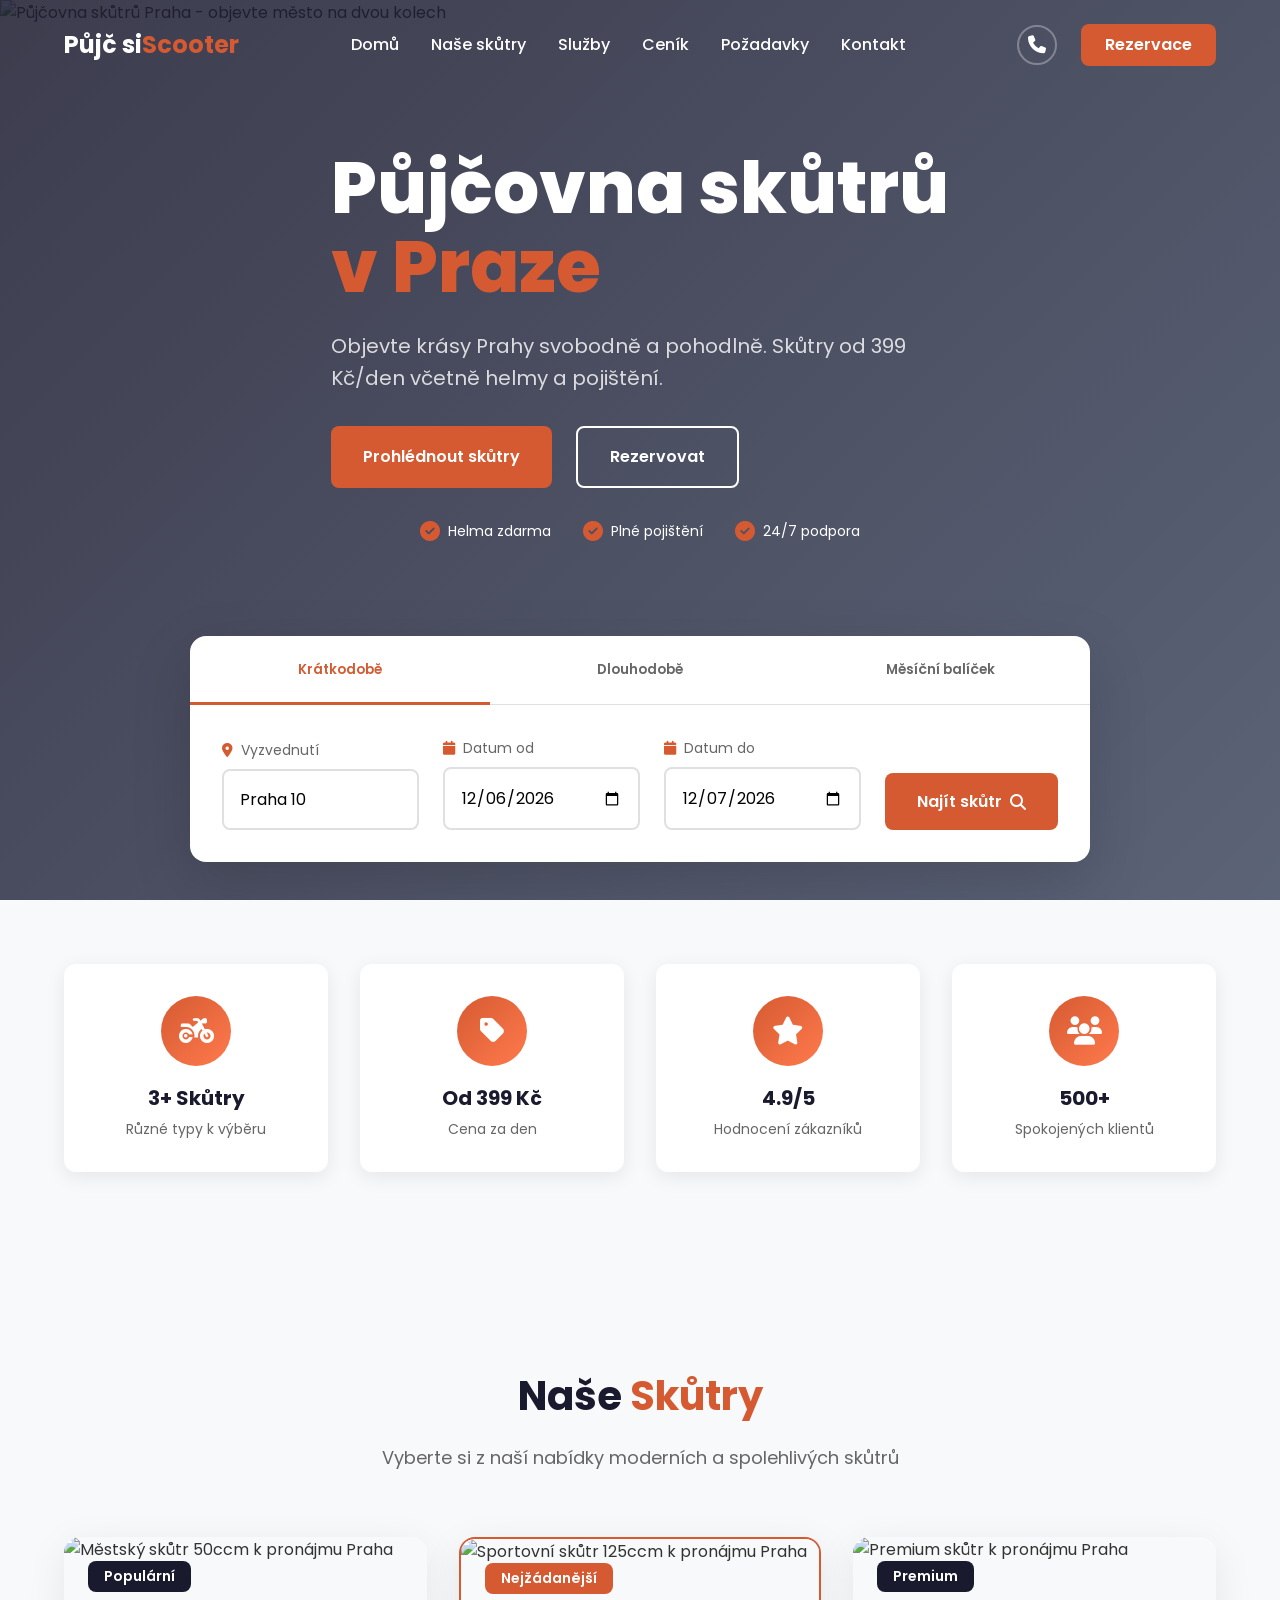
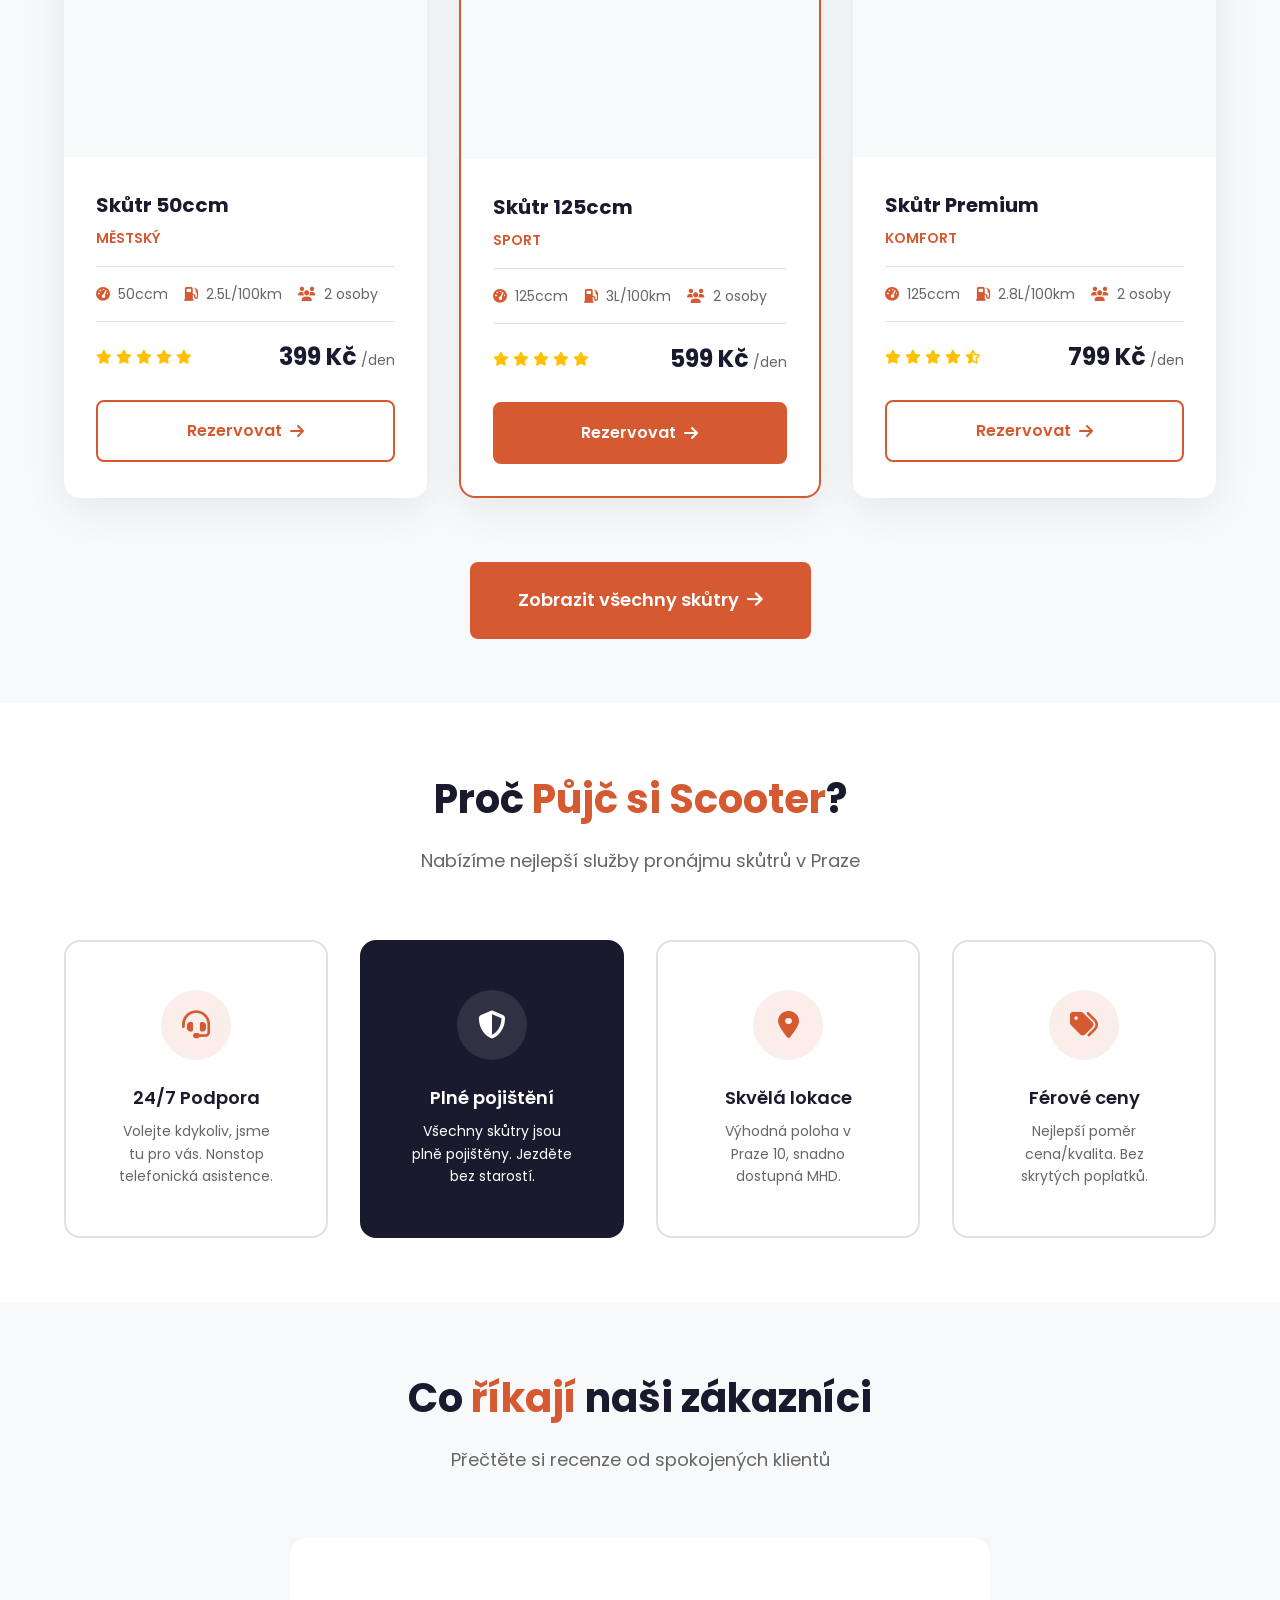
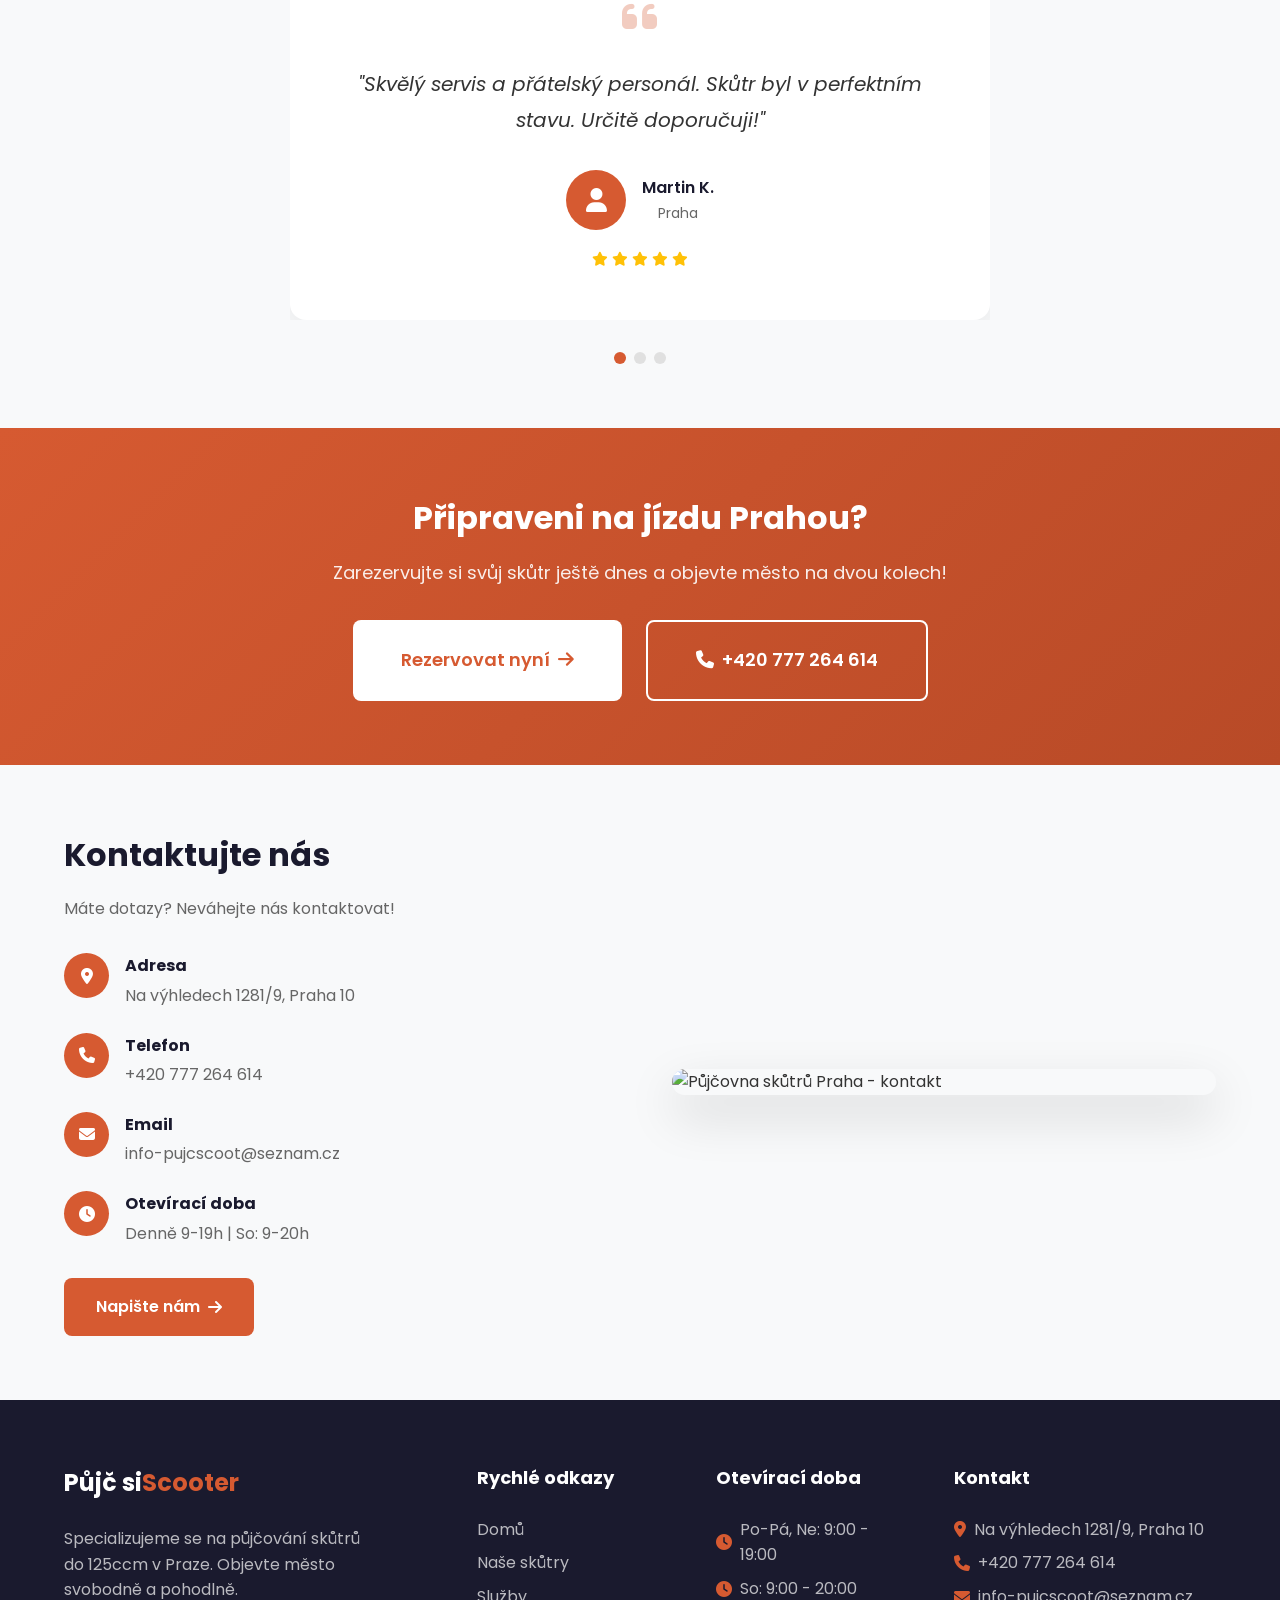
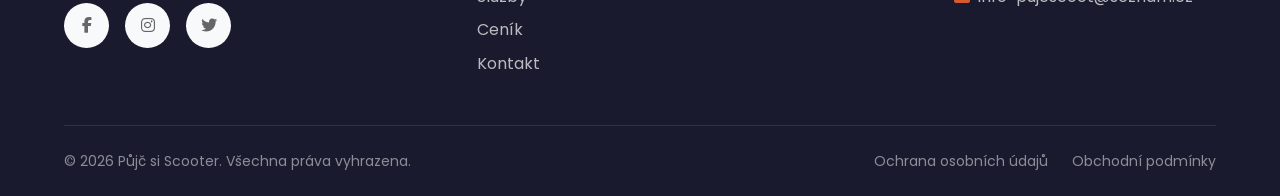
==== commit 6351da47: "Rename to Půjč si Scooter, unified footer with opening hours" ====
--- a/index.html
+++ b/index.html
@@ -5,10 +5,10 @@
     <meta name="viewport" content="width=device-width, initial-scale=1.0">
     
     <!-- SEO Meta Tags -->
-    <title>Půjč Scoot | Půjčovna skůtrů Praha - Pronájem od 399 Kč/den</title>
+    <title>Půjč si Scooter | Půjčovna skůtrů Praha - Pronájem od 399 Kč/den</title>
     <meta name="description" content="Půjčovna skůtrů v Praze ✓ Skůtry 50ccm a 125ccm od 399 Kč/den ✓ Helma a pojištění v ceně ✓ Online rezervace 24/7 ✓ Skvělá lokace Praha 10. Zarezervujte nyní!">
     <meta name="keywords" content="půjčovna skůtrů Praha, pronájem skůtrů, půjčit skůtr Praha, skůtr 50ccm, skůtr 125ccm, rental scooter Prague, půjčení skútru, levné skůtry Praha">
-    <meta name="author" content="Půjč Scoot">
+    <meta name="author" content="Půjč si Scooter">
     <meta name="robots" content="index, follow, max-image-preview:large, max-snippet:-1, max-video-preview:-1">
     <link rel="canonical" href="https://pujcscoot.cz/">
     
@@ -18,17 +18,17 @@
     <!-- Open Graph / Facebook -->
     <meta property="og:type" content="website">
     <meta property="og:url" content="https://pujcscoot.cz/">
-    <meta property="og:title" content="Půjč Scoot | Půjčovna skůtrů Praha - Od 399 Kč/den">
+    <meta property="og:title" content="Půjč si Scooter | Půjčovna skůtrů Praha - Od 399 Kč/den">
     <meta property="og:description" content="Půjčovna skůtrů v Praze. Skůtry 50ccm a 125ccm od 399 Kč/den. Helma a pojištění v ceně. Rezervujte online!">
     <meta property="og:image" content="https://images.pexels.com/photos/2549941/pexels-photo-2549941.jpeg">
     <meta property="og:image:width" content="1200">
     <meta property="og:image:height" content="630">
     <meta property="og:locale" content="cs_CZ">
-    <meta property="og:site_name" content="Půjč Scoot">
+    <meta property="og:site_name" content="Půjč si Scooter">
     
     <!-- Twitter -->
     <meta name="twitter:card" content="summary_large_image">
-    <meta name="twitter:title" content="Půjč Scoot | Půjčovna skůtrů Praha">
+    <meta name="twitter:title" content="Půjč si Scooter | Půjčovna skůtrů Praha">
     <meta name="twitter:description" content="Skůtry k pronájmu v Praze od 399 Kč/den. Helma a pojištění v ceně.">
     <meta name="twitter:image" content="https://images.pexels.com/photos/2549941/pexels-photo-2549941.jpeg">
     
@@ -44,7 +44,7 @@
         "@context": "https://schema.org",
         "@type": "LocalBusiness",
         "@id": "https://pujcscoot.cz/#organization",
-        "name": "Půjč Scoot",
+        "name": "Půjč si Scooter",
         "alternateName": "PujcScoot",
         "description": "Půjčovna skůtrů v Praze. Pronájem skůtrů 50ccm a 125ccm pro turisty i místní. Ceny od 399 Kč/den včetně helmy a pojištění.",
         "image": "https://images.pexels.com/photos/2549941/pexels-photo-2549941.jpeg",
@@ -98,7 +98,7 @@
     {
         "@context": "https://schema.org",
         "@type": "WebSite",
-        "name": "Půjč Scoot",
+        "name": "Půjč si Scooter",
         "url": "https://pujcscoot.cz",
         "potentialAction": {
             "@type": "SearchAction",
@@ -146,8 +146,8 @@
     <!-- Navigation -->
     <nav class="navbar" id="navbar">
         <div class="nav-container">
-            <a href="index.html" class="logo" aria-label="Půjč Scoot - Domů">
-                <span class="logo-text">Půjč</span><span class="logo-highlight">Scoot</span>
+            <a href="index.html" class="logo" aria-label="Půjč si Scooter - Domů">
+                <span class="logo-text">Půjč si </span><span class="logo-highlight">Scooter</span>
             </a>
             <ul class="nav-menu" id="navMenu">
                 <li><a href="index.html" class="nav-link active">Domů</a></li>
@@ -409,7 +409,7 @@
     <section class="advantages" id="advantages">
         <div class="container">
             <div class="section-header">
-                <h2 class="section-title">Proč <span class="highlight">Půjč Scoot</span>?</h2>
+                <h2 class="section-title">Proč <span class="highlight">Půjč si Scooter</span>?</h2>
                 <p class="section-subtitle">Nabízíme nejlepší služby pronájmu skůtrů v Praze</p>
             </div>
             <div class="advantages-grid">
@@ -603,7 +603,7 @@
             <div class="footer-content">
                 <div class="footer-brand">
                     <a href="index.html" class="logo">
-                        <span class="logo-text">Půjč</span><span class="logo-highlight">Scoot</span>
+                        <span class="logo-text">Půjč si </span><span class="logo-highlight">Scooter</span>
                     </a>
                     <p>Specializujeme se na půjčování skůtrů do 125ccm v Praze. Objevte město svobodně a pohodlně.</p>
                     <div class="social-links">
@@ -635,7 +635,7 @@
                 </div>
             </div>
             <div class="footer-bottom">
-                <p>&copy; 2026 Půjč Scoot. Všechna práva vyhrazena.</p>
+                <p>&copy; 2026 Půjč si Scooter. Všechna práva vyhrazena.</p>
                 <div class="footer-bottom-links">
                     <a href="#">Ochrana osobních údajů</a>
                     <a href="#">Obchodní podmínky</a>
